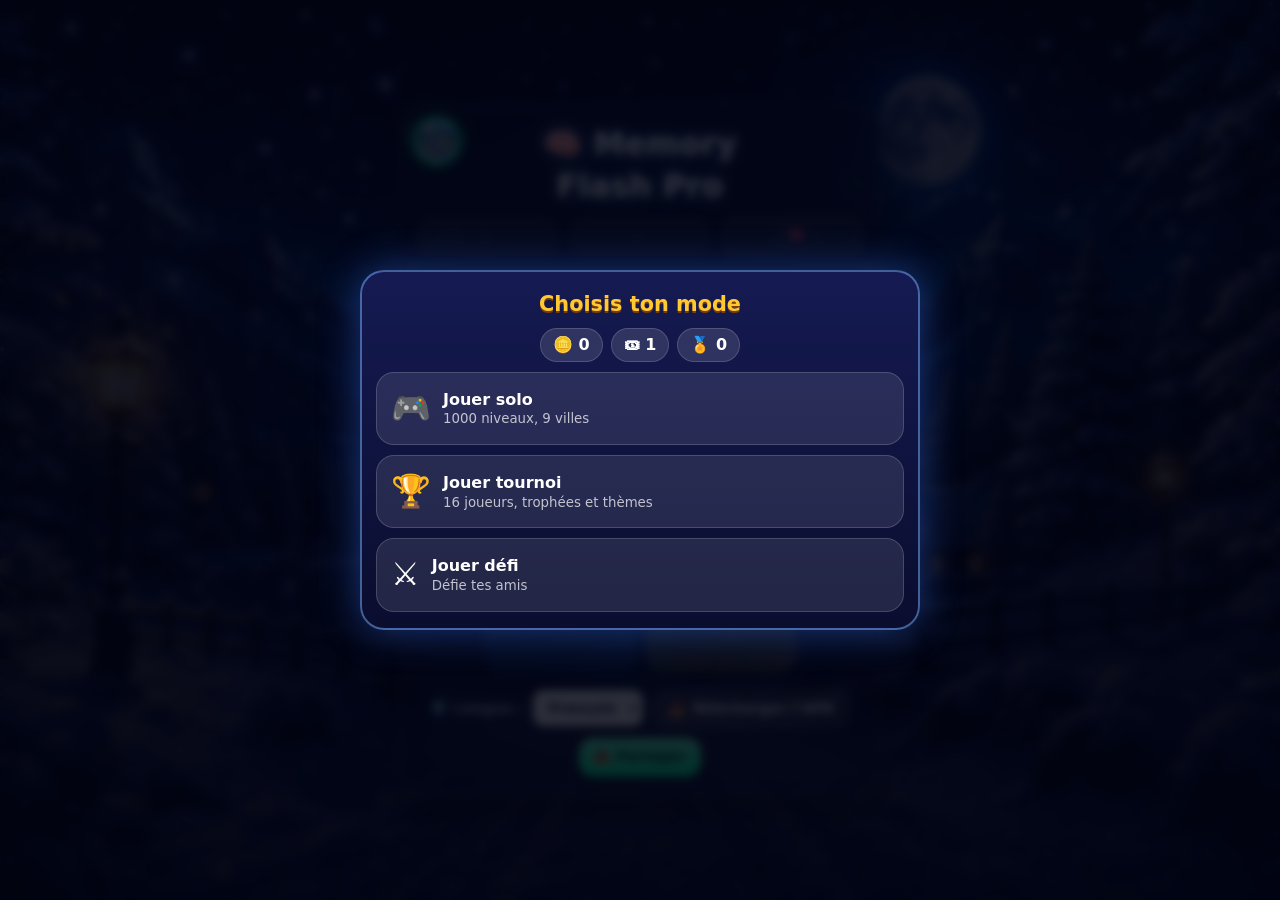
==== index.html @ 40b0727a "Add files via upload" ====
<!DOCTYPE html>
<html lang="fr">

<head>

  <meta charset="UTF-8">

  <meta
    name="viewport"
    content="width=device-width, initial-scale=1.0"
  >

  <!-- =========================
       SEO
  ========================== -->

  <title>Storybak – Jeu de mémoire et de réflexion en ligne</title>

  <meta
    name="description"
    content="Storybak est un jeu de mémoire et de réflexion en ligne gratuit. Teste ta mémoire, ta concentration et tes réflexes avec des séquences de couleurs."
  >

  <meta
    name="robots"
    content="index, follow"
  >

  <meta
    name="author"
    content="Storybak"
  >

  <meta
    name="application-name"
    content="Storybak"
  >

  <link
    rel="canonical"
    href="https://storybak.vercel.app/"
  >

  <meta
    name="theme-color"
    content="#000000"
  >

  <!-- =========================
       OPEN GRAPH
  ========================== -->

  <meta
    property="og:type"
    content="website"
  >

  <meta
    property="og:title"
    content="Storybak – Jeu de mémoire et de réflexion"
  >

  <meta
    property="og:description"
    content="Teste ta mémoire, ta concentration et tes réflexes avec Storybak, un jeu gratuit de réflexion et de mémoire en ligne."
  >

  <meta
    property="og:url"
    content="https://storybak.vercel.app/"
  >

  <meta
    property="og:site_name"
    content="Storybak"
  >

  <meta
    property="og:locale"
    content="fr_FR"
  >

  <!-- =========================
       TWITTER / X
  ========================== -->

  <meta
    name="twitter:card"
    content="summary"
  >

  <meta
    name="twitter:title"
    content="Storybak – Jeu de mémoire et de réflexion"
  >

  <meta
    name="twitter:description"
    content="Jeu gratuit de mémoire, de réflexion et de concentration en ligne."
  >

  

  <!-- =========================
       CSS
  ========================== -->

  <link
    rel="stylesheet"
    href="style.css"
  >

</head>


<body>

  <!-- =====================================================
       🎮 CONTENEUR PRINCIPAL
  ====================================================== -->

  <div
    class="container"
    id="game"
  >


    <!-- =====================================================
         👤 PHOTO DE PROFIL
    ====================================================== -->

    <div id="profileContainer">

      <img
        id="profilePic"
        src="logo.png"
        alt="Profil"
      >

    </div>


    <!-- =====================================================
         🖼️ PROFIL EN GRAND
    ====================================================== -->

    <div id="profileModal">

      <img
        src="logo.png"
        alt="Profil"
      >

    </div>


    <!-- =====================================================
         📥 TÉLÉCHARGER APK
    ====================================================== -->

    <a
      href="https://storybak.vercel.app/app-release.apk"
      target="_blank"
    >
      <button type="button">
        📥 Télécharger l’APK
      </button>
    </a>


    <!-- =====================================================
         📤 PARTAGER
    ====================================================== -->

    <button
      id="shareBtn"
      type="button"
    >
      📤 Partager
    </button>


    <!-- =====================================================
         📱 MENU PARTAGE
    ====================================================== -->

    <div
      id="shareMenu"
      class="hidden"
    >

      <a
        id="whatsappShare"
        target="_blank"
      >
        📱 WhatsApp
      </a>

      <a
        id="facebookShare"
        target="_blank"
      >
        📘 Facebook
      </a>

    </div>


    <!-- =====================================================
         🧠 TITRE
    ====================================================== -->

    <h1 id="title">
      🧠 Memory Flash Pro
    </h1>


    <!-- =====================================================
         🌍 LANGUE
    ====================================================== -->

    <label id="langLabel">
      🌍 Langue :
    </label>

    <select id="langSelect">

      <option value="fr">
        Français
      </option>

      <option value="en">
        English
      </option>

      <option value="es">
        Español
      </option>

      <option value="de">
        Deutsch
      </option>

      <option value="ar">
        العربية
      </option>

    </select>


    <!-- =====================================================
         📊 INFORMATIONS DU JEU
    ====================================================== -->

    <p>

      <span id="levelLabel">
        Niveau
      </span>

      :

      <span id="level">
        1
      </span>

    </p>


    <p>

      <span id="scoreLabel">
        Score
      </span>

      :

      <span id="score">
        0
      </span>

    </p>


    <p>

      <span id="livesLabel">
        Vies
      </span>

      :

      <span id="lives">
        5
      </span>

    </p>


    <!-- =====================================================
         🎥 BOUTON PUBLICITÉ
    ====================================================== -->

    <button
      id="watchAdBtn"
      type="button"
      style="display:none;"
    >
      🎥 Regarder une pub (+4 vies)
    </button>


    <!-- =====================================================
         💬 MESSAGE
    ====================================================== -->

    <p id="msg">
      Appuie sur START
    </p>


    <!-- =====================================================
         ⏱️ TIMER
    ====================================================== -->

    <p id="timer"></p>


    <!-- =====================================================
         🎨 4 CARRÉS DE SÉQUENCE
    ====================================================== -->

    <div
      id="flashGrid"
      class="grid"
    >

      <div
        class="btn red"
        onclick="pick('red')"
      ></div>

      <div
        class="btn green"
        onclick="pick('green')"
      ></div>

      <div
        class="btn blue"
        onclick="pick('blue')"
      ></div>

      <div
        class="btn yellow"
        onclick="pick('yellow')"
      ></div>

    </div>


    <!-- =====================================================
         🎮 BOUTONS JOUEUR
    ====================================================== -->

    <div
      id="answerBox"
      class="hidden"
    >

      <button
        type="button"
        class="answer-btn red"
        onclick="pick('red')"
      >
        <span
          class="color-name"
          data-color="red"
        >
          Rouge
        </span>
      </button>


      <button
        type="button"
        class="answer-btn green"
        onclick="pick('green')"
      >
        <span
          class="color-name"
          data-color="green"
        >
          Vert
        </span>
      </button>


      <button
        type="button"
        class="answer-btn blue"
        onclick="pick('blue')"
      >
        <span
          class="color-name"
          data-color="blue"
        >
          Bleu
        </span>
      </button>


      <button
        type="button"
        class="answer-btn yellow"
        onclick="pick('yellow')"
      >
        <span
          class="color-name"
          data-color="yellow"
        >
          Jaune
        </span>
      </button>

    </div>


    <!-- =====================================================
         ⭐ START
    ====================================================== -->

    <button
      id="star"
      type="button"
    >

      <span id="startText">
        ⭐ Commencer
      </span>

    </button>


  </div>


  <!-- =====================================================
       🔊 SONS
  ====================================================== -->

  <audio
    id="clickSound"
    src="click.mp3"
  ></audio>

  <audio
    id="winSound"
    src="win.mp3"
  ></audio>

  <audio
    id="failSound"
    src="fail.mp3"
  ></audio>


  <!-- =====================================================
       📢 GOOGLE ADSENSE
  ====================================================== -->

  <script
    async
    src="https://pagead2.googlesyndication.com/pagead/js/adsbygoogle.js?client=ca-pub-2187273428222373"
    crossorigin="anonymous"
  ></script>


  <!-- =====================================================
       🎮 JAVASCRIPT DU JEU
  ====================================================== -->

  <script src="script.js"></script>
  <script src="solo.js"></script>
  <script src="tournoi.js"></script>
  <script src="defi.js"></script>


  <!-- =====================================================
       📊 VERCEL INSIGHTS
  ====================================================== -->

  <script
    defer
    src="/_vercel/insights/script.js"
  ></script>


</body>

</html>
---- style.css ----
/* =========================================================
   STORYBAK — Memory Flash Pro
   style.css (version complète)
   Compatible avec l'index.html et le script.js actuels.

   SOMMAIRE
   01. Variables
   02. Reset + fond
   03. Carte principale (.container) + ordre d'affichage
   04. Titre, stats, message, minuteur
   05. Les 4 carrés de la séquence (.grid .btn)
   06. Les 4 boutons joueur (#answerBox)
   07. Boutons (Commencer, pub, partager, APK, langue)
   08. Profil
   09. Carte des villes (verrouillées / débloquées), bouton Carte, message
   10. Animations
   11. Petits écrans, écrans bas, accessibilité
========================================================= */


/* =========================================================
   01. VARIABLES
========================================================= */

:root {
  --red: #ff2020;
  --green: #00e676;
  --blue: #168cff;
  --yellow: #ffd600;

  --gold: #ffc933;
  --gold-2: #ff9a1f;
  --mint: #00ff99;

  --ink: #070a1f;
  --glass: rgba(8, 12, 38, 0.66);
  --glass-strong: rgba(8, 12, 38, 0.88);
  --line: rgba(255, 255, 255, 0.16);
  --text: #ffffff;
  --muted: rgba(255, 255, 255, 0.72);

  /* taille des carrés : s'adapte à la largeur ET à la hauteur de l'écran */
  --sq: clamp(84px, min(36vw, 19vh), 150px);

  --safe-t: env(safe-area-inset-top, 0px);
  --safe-b: env(safe-area-inset-bottom, 0px);
  --safe-l: env(safe-area-inset-left, 0px);
  --safe-r: env(safe-area-inset-right, 0px);
}


/* =========================================================
   02. RESET + FOND
========================================================= */

*,
*::before,
*::after {
  margin: 0;
  padding: 0;
  box-sizing: border-box;
}

html {
  -webkit-text-size-adjust: 100%;
}

body {
  font-family: system-ui, -apple-system, "Segoe UI", Roboto, "Helvetica Neue", Arial, "Noto Sans", "Noto Sans Arabic", sans-serif;
  color: var(--text);
  text-align: center;
  line-height: 1.35;

  /* le script remplace l'image selon le niveau ; celle-ci est le secours */
  background-color: #050818;
  background-image: url("ville1.png");
  background-size: cover;
  background-position: center;
  background-attachment: fixed;
  background-repeat: no-repeat;

  min-height: 100vh;
  min-height: 100dvh;
  display: flex;
  justify-content: center;
  align-items: center;

  padding: calc(var(--safe-t) + 12px) calc(var(--safe-r) + 12px) calc(var(--safe-b) + 12px) calc(var(--safe-l) + 12px);

  -webkit-tap-highlight-color: transparent;
  touch-action: manipulation;
  -webkit-user-select: none;
  user-select: none;
  overflow-x: hidden;
}

/* voile sombre pour que le texte reste lisible sur toutes les villes */
body::before {
  content: "";
  position: fixed;
  inset: 0;
  z-index: -1;
  pointer-events: none;
  background:
    radial-gradient(ellipse at 50% 35%, rgba(0, 0, 0, 0) 0%, rgba(0, 0, 8, 0.55) 100%),
    linear-gradient(180deg, rgba(0, 0, 10, 0.25), rgba(0, 0, 10, 0.5));
}

.hidden {
  display: none !important;
}

img {
  max-width: 100%;
}


/* =========================================================
   03. CARTE PRINCIPALE + ORDRE D'AFFICHAGE
   Le jeu est tout en haut ; langue, partage et APK sont en bas.
========================================================= */

.container {
  position: relative;
  width: 100%;
  max-width: 480px;
  margin: auto;
  padding: 18px 16px 20px;

  display: flex;
  flex-wrap: wrap;
  justify-content: center;
  align-items: center;
  gap: 10px;

  background: linear-gradient(180deg, var(--glass), rgba(8, 12, 38, 0.5));
  border: 1px solid var(--line);
  border-radius: 26px;
  box-shadow: 0 18px 50px rgba(0, 0, 0, 0.55), inset 0 1px 0 rgba(255, 255, 255, 0.12);
  -webkit-backdrop-filter: blur(7px);
  backdrop-filter: blur(7px);
}

/* chaque élément prend toute la ligne, sauf exceptions plus bas */
.container > * {
  flex: 0 0 100%;
  max-width: 100%;
}

/* ordre visuel */
#title { order: 1; }
.container > p:nth-of-type(-n+3) { order: 2; }
#watchAdBtn { order: 3; }
#msg { order: 4; }
#timer { order: 5; }
#flashGrid { order: 6; }
#answerBox { order: 7; }
#star { order: 8; }
#langLabel, #langSelect { order: 9; }
.container > a, #shareBtn { order: 10; }
#shareMenu { order: 11; }


/* =========================================================
   04. TITRE, STATS, MESSAGE, MINUTEUR
========================================================= */

#title {
  font-size: clamp(1.3rem, 6vw, 1.95rem);
  font-weight: 900;
  letter-spacing: 0.3px;
  padding-inline: 58px; /* laisse la place à la photo de profil */
  text-wrap: balance;
  text-shadow: 0 2px 0 rgba(0, 0, 0, 0.45), 0 0 18px rgba(80, 160, 255, 0.85);
}

/* Niveau / Score / Vies : trois pastilles sur une ligne */
.container > p:nth-of-type(-n+3) {
  flex: 1 1 28%;
  min-width: 0;
  padding: 7px 6px;
  border-radius: 14px;
  background: rgba(255, 255, 255, 0.09);
  border: 1px solid var(--line);
  font-size: 0.82rem;
  color: var(--muted);
  white-space: nowrap;
  overflow: hidden;
  text-overflow: ellipsis;
}

#level,
#score,
#lives {
  display: inline-block;
  font-size: 1.1rem;
  font-weight: 900;
  color: var(--gold);
  font-variant-numeric: tabular-nums;
}

#lives::before {
  content: "♥ ";
  color: #ff4d6d;
}

#msg {
  min-height: 2.6em;
  display: flex;
  align-items: center;
  justify-content: center;
  padding: 6px 12px;
  border-radius: 14px;
  background: rgba(0, 0, 0, 0.28);
  font-size: 1.02rem;
  font-weight: 800;
  text-shadow: 0 2px 4px rgba(0, 0, 0, 0.7);
}

#timer {
  min-height: 1.5em;
  font-size: 1.05rem;
  font-weight: 800;
  color: #7dffb2;
  font-variant-numeric: tabular-nums;
  text-shadow: 0 2px 4px rgba(0, 0, 0, 0.7);
}

#questionText {
  position: absolute;
  opacity: 0;
  pointer-events: none;
}


/* =========================================================
   05. LES 4 CARRÉS DE LA SÉQUENCE
   Au repos : carrés sombres visibles (comme un plateau de Simon).
   Pendant la séquence : le carré .active s'allume.
========================================================= */

.grid {
  display: grid;
  grid-template-columns: repeat(2, var(--sq));
  justify-content: center;
  gap: 12px;
  margin: 6px 0;
}

.grid .btn {
  --btn-color: #ffffff;

  position: relative;
  width: var(--sq);
  height: var(--sq);
  display: grid;
  place-items: center;
  border: none;
  border-radius: 18px;
  cursor: pointer;

  /* éteint */
  opacity: 0.2;
  visibility: visible;
  filter: saturate(0.7);
  transform: scale(1);
  box-shadow: inset 0 0 0 2px rgba(255, 255, 255, 0.12);

  transition: opacity 0.18s ease, transform 0.18s ease, box-shadow 0.18s ease, filter 0.18s ease;
}

.grid .btn.red    { --btn-color: var(--red);    background: var(--red); }
.grid .btn.green  { --btn-color: var(--green);  background: var(--green); }
.grid .btn.blue   { --btn-color: var(--blue);   background: var(--blue); }
.grid .btn.yellow { --btn-color: var(--yellow); background: var(--yellow); }

/* symbole (aide les personnes daltoniennes : on reconnaît la forme, pas seulement la couleur) */
.grid .btn::before {
  font-size: calc(var(--sq) * 0.42);
  line-height: 1;
  font-weight: 900;
  color: #fff;
  text-shadow: 0 2px 6px rgba(0, 0, 0, 0.35);
  pointer-events: none;
}

.grid .btn.red::before    { content: "●"; }
.grid .btn.green::before  { content: "▲"; color: #07331d; text-shadow: none; }
.grid .btn.blue::before   { content: "■"; }
.grid .btn.yellow::before { content: "★"; color: #4a3b00; text-shadow: none; }

/* allumé pendant la séquence */
.grid .btn.active {
  opacity: 1;
  filter: brightness(1.25) saturate(1.1);
  transform: scale(1.08);
  box-shadow:
    0 0 0 3px rgba(255, 255, 255, 0.9),
    0 0 26px 4px var(--btn-color),
    0 0 60px 12px var(--btn-color);
}

/* mode joueur (conservé pour le script) */
.grid.player-mode .btn {
  opacity: 1;
  filter: none;
  transform: scale(1);
  box-shadow: 0 0 16px var(--btn-color);
}

.grid.player-mode .btn:hover  { filter: brightness(1.15); }
.grid.player-mode .btn:active { transform: scale(0.97); }


/* =========================================================
   06. LES 4 BOUTONS JOUEUR (#answerBox)
   Toujours sur UNE ligne, avec le symbole + le nom.
========================================================= */

#answerBox {
  display: flex;
  flex-wrap: nowrap;
  justify-content: center;
  align-items: stretch;
  gap: 8px;
  width: 100%;
  margin-top: 4px;
}

#answerBox .answer-btn {
  --c: #fff;
  --on: #fff;

  flex: 1 1 0;
  min-width: 0;
  height: 74px;
  margin: 0;
  padding: 4px 2px;

  display: flex;
  flex-direction: column;
  align-items: center;
  justify-content: center;
  gap: 2px;

  border: none;
  border-radius: 16px;
  cursor: pointer;
  background: var(--c);
  color: var(--on);
  box-shadow: 0 5px 0 rgba(0, 0, 0, 0.35), 0 0 16px var(--c);

  transition: transform 0.12s ease, filter 0.12s ease, box-shadow 0.12s ease;
}

#answerBox .answer-btn.red    { --c: var(--red);    --on: #fff; }
#answerBox .answer-btn.green  { --c: var(--green);  --on: #06331c; }
#answerBox .answer-btn.blue   { --c: var(--blue);   --on: #fff; }
#answerBox .answer-btn.yellow { --c: var(--yellow); --on: #3f3200; }

#answerBox .answer-btn::before {
  font-size: 1.5rem;
  line-height: 1;
  font-weight: 900;
  pointer-events: none;
}

#answerBox .answer-btn.red::before    { content: "●"; }
#answerBox .answer-btn.green::before  { content: "▲"; }
#answerBox .answer-btn.blue::before   { content: "■"; }
#answerBox .answer-btn.yellow::before { content: "★"; }

#answerBox .color-name {
  color: inherit;
  font-size: 0.82rem;
  font-weight: 800;
  white-space: nowrap;
  pointer-events: none;
}

#answerBox .answer-btn:hover  { filter: brightness(1.12); transform: translateY(-2px); }
#answerBox .answer-btn:active { transform: translateY(3px); box-shadow: 0 2px 0 rgba(0, 0, 0, 0.35), 0 0 22px var(--c); filter: brightness(1.25); }


/* =========================================================
   07. BOUTONS
========================================================= */

button {
  font-family: inherit;
  font-size: 1rem;
  font-weight: 800;
  cursor: pointer;
  border: none;
  border-radius: 14px;
  padding: 11px 16px;
  margin: 0;
  color: #0b1030;
  background: #fff;
  transition: transform 0.12s ease, filter 0.12s ease, box-shadow 0.12s ease;
}

button:active {
  transform: translateY(2px) scale(0.98);
}

button:focus-visible,
select:focus-visible,
a:focus-visible,
#profilePic:focus-visible {
  outline: 3px solid #fff;
  outline-offset: 2px;
}

button:disabled {
  opacity: 0.55;
  cursor: not-allowed;
}

/* ⭐ COMMENCER */
#star {
  width: 100%;
  padding: 15px max(20px, calc((100% - 340px) / 2));
  font-size: 1.3rem;
  border-radius: 18px;
  color: #3a1c00;
  background: linear-gradient(180deg, #ffd84d, var(--gold-2));
  box-shadow: 0 6px 0 #a8560c, 0 0 26px rgba(255, 190, 60, 0.55);
}

#star:active {
  box-shadow: 0 2px 0 #a8560c, 0 0 20px rgba(255, 190, 60, 0.5);
  transform: translateY(4px);
}

#star:hover {
  filter: brightness(1.06);
}

/* 🎥 PUB (affichée par le script quand il n'y a plus de vies) */
#watchAdBtn {
  display: none;
  width: 100%;
  padding: 13px max(18px, calc((100% - 340px) / 2));
  color: #1a1200;
  background: linear-gradient(180deg, #fff09a, var(--gold));
  box-shadow: 0 5px 0 #a87a00, 0 0 22px rgba(255, 201, 51, 0.5);
  animation: pulse 1.4s ease-in-out infinite;
}

/* 🌍 LANGUE */
#langLabel,
#langSelect {
  flex: 0 0 auto;
  width: auto;
  font-size: 0.9rem;
  font-weight: 700;
  color: var(--muted);
}

#langSelect {
  padding: 8px 10px;
  border-radius: 10px;
  border: 1px solid var(--line);
  background: rgba(255, 255, 255, 0.92);
  color: #0b1030;
  font-family: inherit;
  cursor: pointer;
}

/* 🔗 LIENS (APK) */
.container > a {
  flex: 0 0 auto;
  display: inline-block;
  text-decoration: none;
}

.container > a button {
  background: rgba(255, 255, 255, 0.12);
  color: #fff;
  border: 1px solid var(--line);
  font-size: 0.9rem;
  padding: 10px 14px;
}

/* 📤 PARTAGER */
#shareBtn {
  flex: 0 0 auto;
  font-size: 0.9rem;
  padding: 10px 14px;
  color: #04301f;
  background: linear-gradient(180deg, #66ffc2, var(--mint));
  box-shadow: 0 3px 0 #00995c;
}

#shareMenu {
  display: flex;
  flex-direction: row;
  flex-wrap: wrap;
  justify-content: center;
  gap: 10px;
}

#shareMenu.hidden {
  display: none !important;
}

#shareMenu a {
  display: inline-block;
  padding: 10px 16px;
  border-radius: 12px;
  background: #fff;
  color: #0b1030;
  font-weight: 800;
  font-size: 0.92rem;
  text-decoration: none;
}


/* =========================================================
   08. PROFIL
========================================================= */

#profileContainer {
  position: absolute;
  top: 12px;
  inset-inline-start: 12px;
  z-index: 50;
}

#profilePic {
  display: block;
  width: 48px;
  height: 48px;
  border-radius: 50%;
  object-fit: cover;
  border: 3px solid var(--mint);
  box-shadow: 0 0 14px rgba(0, 255, 153, 0.55);
  cursor: pointer;
}

#profileModal {
  display: none;
  position: fixed;
  inset: 0;
  z-index: 9999;
  justify-content: center;
  align-items: center;
  padding: 16px;
  background: rgba(0, 0, 0, 0.94);
}

#profileModal img {
  max-width: 95%;
  max-height: 95%;
  border-radius: 18px;
}


/* =========================================================
   09. SÉLECTEUR DE VILLES
   Prêt pour l'écran « choisir une ville » :
   <div id="cityMenu" class="city-menu hidden">
     <div class="city-panel">
       <h2 class="city-title">…</h2>
       <div class="city-grid">
         <button class="city-card [current] [locked]" style="--img:url(ville2.png)">
           <span class="city-name">Ville 2</span>
           <span class="city-req">Niveau 21</span>
           <span class="lock-badge">🔒</span>
         </button>
       </div>
       <button class="city-close">…</button>
     </div>
   </div>
========================================================= */

.city-menu {
  position: fixed;
  inset: 0;
  z-index: 5000;
  display: flex;
  align-items: center;
  justify-content: center;
  padding: calc(var(--safe-t) + 12px) 12px calc(var(--safe-b) + 12px);
  background: rgba(2, 4, 18, 0.82);
  -webkit-backdrop-filter: blur(5px);
  backdrop-filter: blur(5px);
}

.city-panel {
  width: min(560px, 100%);
  max-height: 100%;
  overflow-y: auto;
  padding: 18px 14px 16px;
  border-radius: 24px;
  background: linear-gradient(180deg, #151a52, #0a0d2e);
  border: 2px solid rgba(120, 180, 255, 0.5);
  box-shadow: 0 0 40px rgba(60, 120, 255, 0.45);
  -webkit-overflow-scrolling: touch;
}

.city-title {
  margin-bottom: 12px;
  font-size: 1.35rem;
  color: var(--gold);
  text-shadow: 0 2px 0 #7a3d0a;
}

.city-grid {
  display: grid;
  grid-template-columns: repeat(auto-fill, minmax(150px, 1fr));
  gap: 10px;
}

.city-card {
  position: relative;
  aspect-ratio: 3 / 2;
  display: flex;
  flex-direction: column;
  justify-content: flex-end;
  align-items: flex-start;
  gap: 1px;
  padding: 8px 10px;
  overflow: hidden;
  text-align: start;
  color: #fff;
  border-radius: 16px;
  border: 2px solid rgba(255, 255, 255, 0.35);
  background-color: #10143a;
  background-image: linear-gradient(180deg, rgba(0, 0, 0, 0) 40%, rgba(0, 0, 12, 0.85)), var(--img, none);
  background-size: cover;
  background-position: center;
  box-shadow: 0 4px 12px rgba(0, 0, 0, 0.45);
}

.city-name {
  font-size: 0.95rem;
  font-weight: 900;
  text-shadow: 0 2px 4px #000;
}

.city-req {
  font-size: 0.74rem;
  font-weight: 700;
  color: rgba(255, 255, 255, 0.85);
  text-shadow: 0 1px 3px #000;
}

.city-card.current {
  border-color: var(--gold);
  box-shadow: 0 0 0 2px rgba(255, 201, 51, 0.5), 0 0 22px rgba(255, 201, 51, 0.55);
}

.city-card.current::after {
  content: "✔";
  position: absolute;
  top: 6px;
  inset-inline-end: 8px;
  width: 24px;
  height: 24px;
  display: grid;
  place-items: center;
  border-radius: 50%;
  background: var(--gold);
  color: #3a1c00;
  font-size: 0.85rem;
  font-weight: 900;
}

/* ville verrouillée : image grisée + cadenas */
.city-card.locked {
  cursor: not-allowed;
  border-color: rgba(255, 255, 255, 0.18);
  filter: grayscale(1) brightness(0.55);
  box-shadow: none;
}

.city-card.locked:active {
  transform: none;
  animation: shake 0.3s;
}

.lock-badge {
  position: absolute;
  top: 50%;
  left: 50%;
  transform: translate(-50%, -62%);
  font-size: 2rem;
  filter: drop-shadow(0 2px 6px rgba(0, 0, 0, 0.8));
}

.city-close {
  margin-top: 14px;
  width: 100%;
  max-width: 280px;
  color: #fff;
  background: rgba(255, 255, 255, 0.14);
  border: 1px solid var(--line);
}


/* bouton « Carte » (créé par le script) */
#mapBtn {
  order: 8;
  flex: 0 0 auto;
  padding: 10px 18px;
  color: #fff;
  background: rgba(70, 130, 255, 0.3);
  border: 1px solid rgba(150, 195, 255, 0.6);
  box-shadow: 0 3px 0 rgba(0, 0, 0, 0.35);
}

/* message temporaire (ville débloquée, ville verrouillée…) */
.toast {
  position: fixed;
  left: 50%;
  bottom: calc(var(--safe-b) + 28px);
  z-index: 6000;
  max-width: min(92vw, 420px);
  padding: 11px 18px;
  border-radius: 14px;
  background: rgba(10, 12, 40, 0.94);
  border: 2px solid var(--gold);
  color: #fff;
  font-weight: 800;
  font-size: 0.95rem;
  pointer-events: none;
  opacity: 0;
  transform: translate(-50%, 16px);
  transition: opacity 0.25s ease, transform 0.25s ease;
}

.toast.show {
  opacity: 1;
  transform: translate(-50%, 0);
}


/* =========================================================
   10. ANIMATIONS
========================================================= */

.flash {
  animation: flash 0.2s;
}

@keyframes flash {
  0%   { background: #fff; }
  100% { background: #111; }
}

@keyframes pulse {
  0%, 100% { transform: scale(1); }
  50%      { transform: scale(1.04); }
}

@keyframes shake {
  0%, 100% { transform: translateX(0); }
  25%      { transform: translateX(-5px); }
  75%      { transform: translateX(5px); }
}

/* écran d'accueil (si tu l'ajoutes à la page) */
#welcomeImage {
  position: fixed;
  inset: 0;
  z-index: 9999;
  display: flex;
  justify-content: center;
  align-items: center;
  background: #000;
  animation: hideSplash 5s forwards;
}

#welcomeImage img {
  width: 80%;
  max-width: 300px;
  border-radius: 20px;
}

@keyframes hideSplash {
  0%, 90% { opacity: 1; }
  100%    { opacity: 0; visibility: hidden; }
}


/* =========================================================
   11. PETITS ÉCRANS, ÉCRANS BAS, ACCESSIBILITÉ
========================================================= */

@media (max-width: 420px) {
  .container {
    padding: 14px 10px 16px;
    gap: 8px;
    border-radius: 22px;
  }

  .grid { gap: 10px; }

  #answerBox { gap: 6px; }
  #answerBox .answer-btn { height: 68px; border-radius: 14px; }
  #answerBox .answer-btn::before { font-size: 1.3rem; }
  #answerBox .color-name { font-size: 0.74rem; }
}

@media (max-width: 340px) {
  #title { font-size: 1.15rem; padding-inline: 52px; }
  #answerBox .color-name { font-size: 0.66rem; }
  .container > p:nth-of-type(-n+3) { font-size: 0.74rem; }
}

/* téléphone en mode paysage : on compacte tout pour que le jeu tienne à l'écran */
@media (max-height: 520px) {
  body { align-items: flex-start; padding-block: 6px; }

  :root { --sq: clamp(60px, 21vh, 100px); }

  .container { max-width: 560px; padding: 8px 12px 10px; gap: 5px; border-radius: 20px; }

  #title { font-size: 1.05rem; padding-inline: 44px; line-height: 1.15; }

  .container > p:nth-of-type(-n+3) { padding: 3px 6px; font-size: 0.74rem; border-radius: 10px; }
  #level, #score, #lives { font-size: 0.95rem; }

  #msg { min-height: 1.8em; font-size: 0.88rem; padding: 2px 10px; border-radius: 10px; }
  #timer { min-height: 1.15em; font-size: 0.9rem; }

  .grid { gap: 8px; margin: 2px 0; }

  #answerBox { margin-top: 0; }
  #answerBox .answer-btn { height: 52px; flex-direction: row; gap: 6px; }
  #answerBox .answer-btn::before { font-size: 1.1rem; }

  #star { padding-block: 9px; font-size: 1.05rem; border-radius: 14px; }

  #profileContainer { top: 6px; inset-inline-start: 8px; }
  #profilePic { width: 32px; height: 32px; border-width: 2px; }
}

/* si le navigateur ne sait pas flouter : fond plus opaque */
@supports not ((backdrop-filter: blur(1px)) or (-webkit-backdrop-filter: blur(1px))) {
  .container { background: var(--glass-strong); }
  .city-menu { background: rgba(2, 4, 18, 0.95); }
}

/* langues qui s'écrivent de droite à gauche (arabe) */
[dir="rtl"] #answerBox,
[dir="rtl"] .grid {
  direction: ltr; /* l'ordre des couleurs ne doit jamais s'inverser */
}

/* respect des réglages « réduire les animations » */
@media (prefers-reduced-motion: reduce) {
  *,
  *::before,
  *::after {
    animation: none !important;
    transition: none !important;
  }
}


/* =========================================================
   10. MODES : fenêtres (overlay/sheet), menu des modes, tournoi
========================================================= */

.overlay {
  position: fixed; inset: 0; z-index: 5000;
  display: flex; align-items: center; justify-content: center;
  padding: calc(var(--safe-t) + 12px) 12px calc(var(--safe-b) + 12px);
  background: rgba(2, 4, 18, 0.82);
  -webkit-backdrop-filter: blur(5px); backdrop-filter: blur(5px);
}
.overlay.hidden { display: none; }

.sheet {
  width: min(560px, 100%); max-height: 100%; overflow-y: auto;
  padding: 18px 14px 16px; border-radius: 24px;
  background: linear-gradient(180deg, #151a52, #0a0d2e);
  border: 2px solid rgba(120, 180, 255, 0.5);
  box-shadow: 0 0 40px rgba(60, 120, 255, 0.45);
  -webkit-overflow-scrolling: touch;
  display: flex; flex-direction: column; gap: 10px;
}
.sheet-title { font-size: 1.3rem; color: var(--gold); text-shadow: 0 2px 0 #7a3d0a; }
.sheet-text { color: var(--muted); }
.sheet-close, .sheet-foot button { cursor: pointer; }
.sheet-close {
  align-self: center; margin-top: 4px; padding: 10px 22px; border-radius: 999px;
  color: #fff; background: rgba(255,255,255,.14); border: 1px solid var(--line); font-weight: 800;
}
.sheet-foot { display: flex; flex-wrap: wrap; gap: 8px; justify-content: center; margin-top: 4px; }
.sheet .city-grid { margin-top: 2px; }

.chips { display: flex; gap: 8px; justify-content: center; flex-wrap: wrap; }
.chip { padding: 5px 12px; border-radius: 999px; font-weight: 800; background: rgba(255,255,255,.12); border: 1px solid var(--line); }

/* boutons des fenêtres */
.sheet button, #modesBtn { font: inherit; cursor: pointer; }
.btn-main, .btn-soft, .btn-ok {
  padding: 10px 16px; border-radius: 14px; font-weight: 900; color: #fff; border: 1px solid transparent;
}
.btn-main { color: #3a1d00; background: linear-gradient(180deg, var(--gold), var(--gold-2)); box-shadow: 0 3px 0 #7a3d0a; }
.btn-soft { background: rgba(255,255,255,.14); border-color: var(--line); }
.btn-ok { background: rgba(0, 230, 118, .3); border-color: rgba(0,230,118,.7); }
.sheet button:disabled { opacity: .45; cursor: default; filter: grayscale(.5); }

/* menu des modes */
.mode-list { display: flex; flex-direction: column; gap: 10px; }
.mode-card {
  position: relative; display: flex; align-items: center; gap: 12px; padding: 14px;
  text-align: start; color: #fff; border-radius: 18px;
  background: rgba(255,255,255,.1); border: 1px solid var(--line);
}
.mode-card:active { transform: scale(.98); }
.mode-card.soon { opacity: .55; }
.mode-icon { font-size: 2rem; }
.mode-text { display: flex; flex-direction: column; flex: 1; }
.mode-text small { color: var(--muted); }
.soon-badge { position: absolute; top: 8px; inset-inline-end: 10px; font-size: .7rem; padding: 2px 8px; border-radius: 999px; background: var(--gold); color: #3a1d00; font-weight: 900; }

#modesBtn {
  order: 9; flex: 0 0 auto; padding: 10px 18px; color: #fff;
  background: rgba(255,255,255,.14); border: 1px solid var(--line); box-shadow: 0 3px 0 rgba(0,0,0,.35);
}

/* tournoi : lobby */
.banner-card { display: flex; flex-direction: column; gap: 8px; padding: 12px; border-radius: 16px; background: rgba(255, 201, 51, .16); border: 1px solid rgba(255,201,51,.6); }
.ticket-row { display: flex; flex-direction: column; gap: 6px; }
.tier-card { display: flex; flex-direction: column; gap: 6px; padding: 12px; border-radius: 16px; background: rgba(255,255,255,.08); border: 1px solid var(--line); text-align: start; }
.tier-card.locked { opacity: .6; }
.tier-head { display: flex; justify-content: space-between; align-items: center; font-size: 1.05rem; }
.tier-cost { padding: 2px 10px; border-radius: 999px; background: rgba(255,255,255,.14); font-weight: 800; }
.tier-info, .stats-line { color: var(--muted); }

/* tournoi : tableau */
.next-box { display: flex; flex-direction: column; gap: 2px; padding: 10px; border-radius: 14px; background: rgba(22,140,255,.2); border: 1px solid rgba(120,180,255,.6); }
.bracket { display: flex; flex-direction: column; gap: 4px; max-height: 42vh; overflow-y: auto; padding-inline-end: 2px; }
.round-title { margin-top: 6px; text-align: start; font-size: .8rem; letter-spacing: .06em; text-transform: uppercase; color: var(--gold); }
.mline { display: grid; grid-template-columns: 1fr auto 1fr; gap: 8px; align-items: center; padding: 6px 10px; border-radius: 10px; background: rgba(255,255,255,.06); font-size: .9rem; }
.mline.mine { background: rgba(255, 201, 51, .16); outline: 1px solid rgba(255,201,51,.6); }
.mline .mn:first-child { text-align: start; } .mline .mn:last-child { text-align: end; }
.mn { opacity: .75; } .mn.win { opacity: 1; font-weight: 900; color: var(--mint); } .mn.me { text-decoration: underline; }
.ms { font-weight: 900; min-width: 3ch; }

/* tournoi : fin et trophées */
.rewards { display: flex; flex-direction: column; gap: 4px; padding: 10px; border-radius: 14px; background: rgba(0,230,118,.14); border: 1px solid rgba(0,230,118,.5); }
.reward { font-weight: 800; }
.trophy-row { display: flex; gap: 10px; justify-content: center; }
.trophy { display: flex; flex-direction: column; align-items: center; padding: 10px 16px; border-radius: 14px; background: rgba(255,255,255,.08); }
.trophy-icon { font-size: 2rem; }
.theme-list { display: flex; flex-direction: column; gap: 8px; }
.theme-row { display: flex; align-items: center; gap: 10px; padding: 8px 10px; border-radius: 14px; background: rgba(255,255,255,.08); border: 1px solid var(--line); }
.theme-row.using { border-color: var(--mint); }
.theme-row b { flex: 1; text-align: start; }
.theme-swatch { display: flex; gap: 3px; }
.theme-swatch i { width: 16px; height: 16px; border-radius: 4px; display: block; }
.theme-swatch i.red { background: var(--red); } .theme-swatch i.green { background: var(--green); }
.theme-swatch i.blue { background: var(--blue); } .theme-swatch i.yellow { background: var(--yellow); }
.theme-neon .theme-swatch i { filter: saturate(1.8) brightness(1.15); box-shadow: 0 0 6px currentColor; }
.theme-crystal .theme-swatch i { opacity: .75; border: 1px solid #fff; }
.theme-gold .theme-swatch i { box-shadow: inset 0 0 0 2px #ffc933; }
.theme-hint { color: var(--muted); }

/* thèmes appliqués au plateau */
body.theme-neon .grid .btn, body.theme-neon .answer-btn { filter: saturate(1.6) brightness(1.1); box-shadow: 0 0 14px var(--btn-color, #fff); }
body.theme-crystal .grid .btn { opacity: .9; border: 2px solid rgba(255,255,255,.7); }
body.theme-gold .grid .btn { border: 3px solid var(--gold); box-shadow: 0 0 12px rgba(255,201,51,.7); }

/* barre de l'adversaire */
.duel { order: 4; width: min(340px, 90%); margin: 0 auto; }
.duel.hidden { display: none; }
.duel-row { display: flex; flex-direction: column; gap: 4px; font-size: .85rem; font-weight: 800; }
.duel-track { height: 10px; border-radius: 999px; overflow: hidden; background: rgba(255,255,255,.18); }
.duel-track i { display: block; height: 100%; width: 0; background: linear-gradient(90deg, var(--blue), var(--mint)); }
.duel-track i.fail { background: var(--red); }

/* en mode tournoi : pas de bouton Carte */
body[data-mode="tournoi"] #mapBtn { display: none; }

/* défi */
.name-input {
  width: 100%; padding: 12px 14px; border-radius: 14px; font: inherit; font-weight: 800; text-align: center;
  color: #fff; background: rgba(255,255,255,.1); border: 1px solid var(--line);
}
.name-input:focus { outline: 2px solid var(--gold); }
.link-box { font-size: .75rem; font-weight: 600; }
.link-btn { display: block; text-decoration: none; text-align: center; }
.versus { display: grid; grid-template-columns: 1fr 2rem 1fr; gap: 6px; align-items: center; padding: 10px; border-radius: 14px; background: rgba(255,255,255,.08); }
.versus .ok { color: var(--mint); font-weight: 800; } .versus .ko { color: #ff7a7a; font-weight: 800; }
.versus .rn { opacity: .6; font-size: .8rem; } .versus small { color: var(--muted); }
.hist-row { width: 100%; }
body[data-mode="defi"] #mapBtn { display: none; }

/* choix Facile / Difficile */
.diff-row { display: flex; align-items: center; gap: 8px; justify-content: center; flex-wrap: wrap; }
.diff-row b { margin-inline-end: 4px; }
.diff-row button { min-width: 96px; }
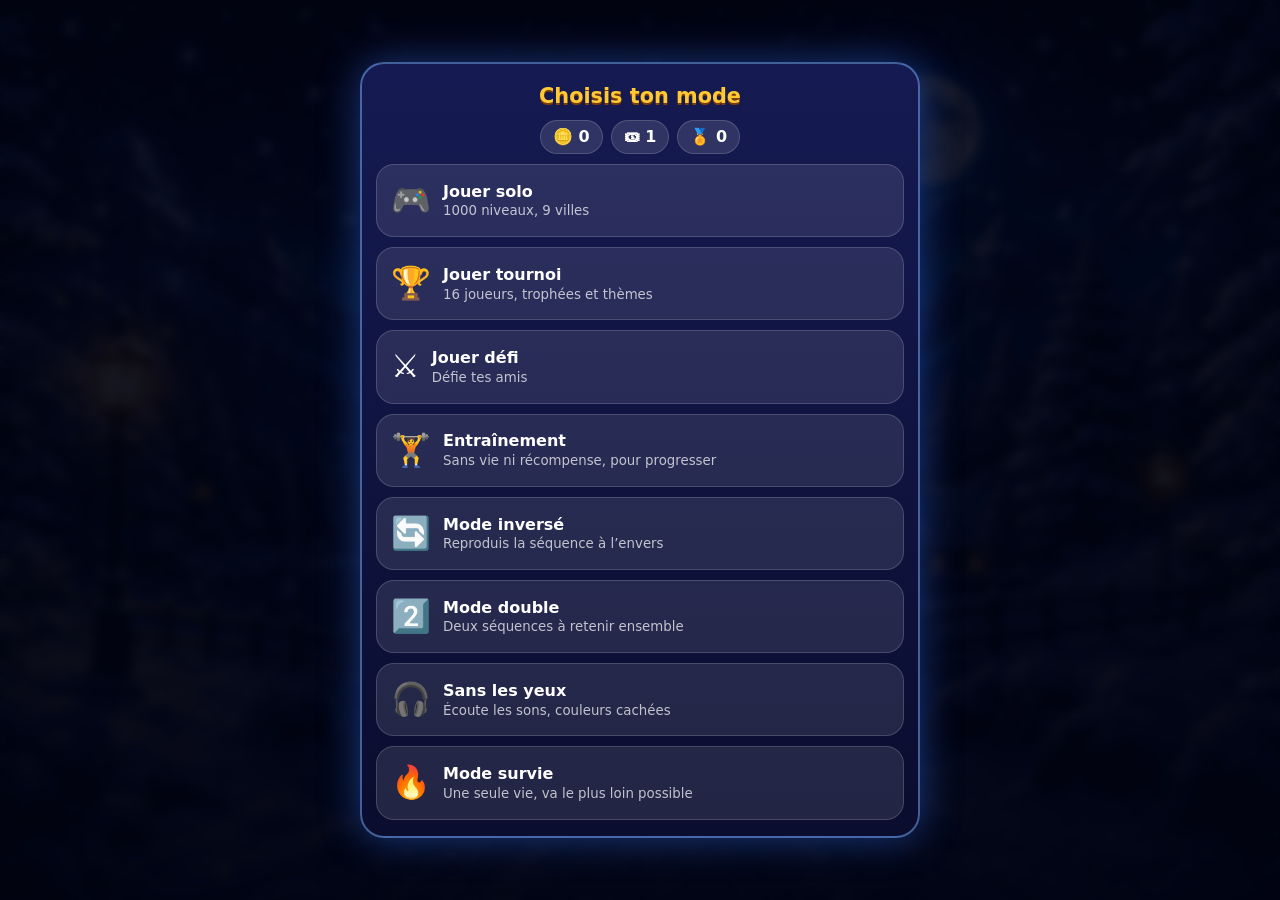
==== commit a01bee11: "Add files via upload" ====
--- a/index.html
+++ b/index.html
@@ -133,7 +133,7 @@
 
       <img
         id="profilePic"
-        src="logo.png"
+        src="file_0000000097a881f48f3a71f96f908dc0.png"
         alt="Profil"
       >
 
@@ -147,7 +147,7 @@
     <div id="profileModal">
 
       <img
-        src="logo.png"
+        src="file_0000000097a881f48f3a71f96f908dc0.png"
         alt="Profil"
       >
 
@@ -480,9 +480,15 @@
   ====================================================== -->
 
   <script src="script.js"></script>
+  <script src="arcade.js"></script>
   <script src="solo.js"></script>
   <script src="tournoi.js"></script>
   <script src="defi.js"></script>
+  <script src="entrainement.js"></script>
+  <script src="inverse.js"></script>
+  <script src="double.js"></script>
+  <script src="sansyeux.js"></script>
+  <script src="survie.js"></script>
 
 
   <!-- =====================================================
--- a/style.css
+++ b/style.css
@@ -997,3 +997,36 @@
 .diff-row { display: flex; align-items: center; gap: 8px; justify-content: center; flex-wrap: wrap; }
 .diff-row b { margin-inline-end: 4px; }
 .diff-row button { min-width: 96px; }
+
+
+/* =========================================================
+   11. MODE « SANS LES YEUX » + TABLEAU DE TOURNOI + RÉSULTATS
+========================================================= */
+
+/* couleurs cachées : seules les formes comptent */
+body.blind .grid .btn { background: #26306e; --btn-color: #fff; }
+body.blind .grid .btn::before { color: #cfd8ff; text-shadow: none; }
+body.blind .grid .btn.active { background: #fff; filter: none; }
+body.blind .grid .btn.active::before { color: #14206b; }
+body.blind #answerBox .answer-btn { --c: #26306e; --on: #fff; }
+
+/* grande fenêtre pour le tableau */
+.sheet-wide { width: min(940px, 100%); }
+.bracket-panel { display: flex; flex-direction: column; gap: 6px; }
+.zoom-bar { display: flex; gap: 6px; justify-content: flex-end; }
+.zoom-bar button { padding: 6px 12px; min-width: 44px; }
+.bracket-wrap { overflow: auto; max-height: 58vh; border-radius: 14px; border: 1px solid var(--line); background: #04061c; -webkit-overflow-scrolling: touch; }
+.bracket-svg { display: block; max-width: none; margin: 0 auto; }
+
+/* score de ton match */
+.scoreboard { display: grid; grid-template-columns: 1fr auto 1fr; align-items: center; gap: 10px; padding: 18px 12px; border-radius: 18px; background: rgba(255,255,255,.08); border: 2px solid var(--line); }
+.scoreboard.won { border-color: rgba(0,230,118,.7); box-shadow: 0 0 24px rgba(0,230,118,.25); }
+.scoreboard.lost { border-color: rgba(255,90,90,.7); box-shadow: 0 0 24px rgba(255,90,90,.2); }
+.sb-name { font-weight: 800; font-size: 1.05rem; word-break: break-word; }
+.sb-score { font-size: 2.4rem; font-weight: 900; color: var(--gold); text-shadow: 0 3px 0 #7a3d0a; }
+
+/* résultats des autres matchs : ils apparaissent un par un */
+.results-list { display: flex; flex-direction: column; gap: 6px; }
+.mline.reveal { opacity: 0; transform: translateY(8px); animation: revealLine .45s ease forwards; }
+@keyframes revealLine { to { opacity: 1; transform: none; } }
+@media (prefers-reduced-motion: reduce) { .mline.reveal { animation-duration: .01s; animation-delay: 0s !important; } }
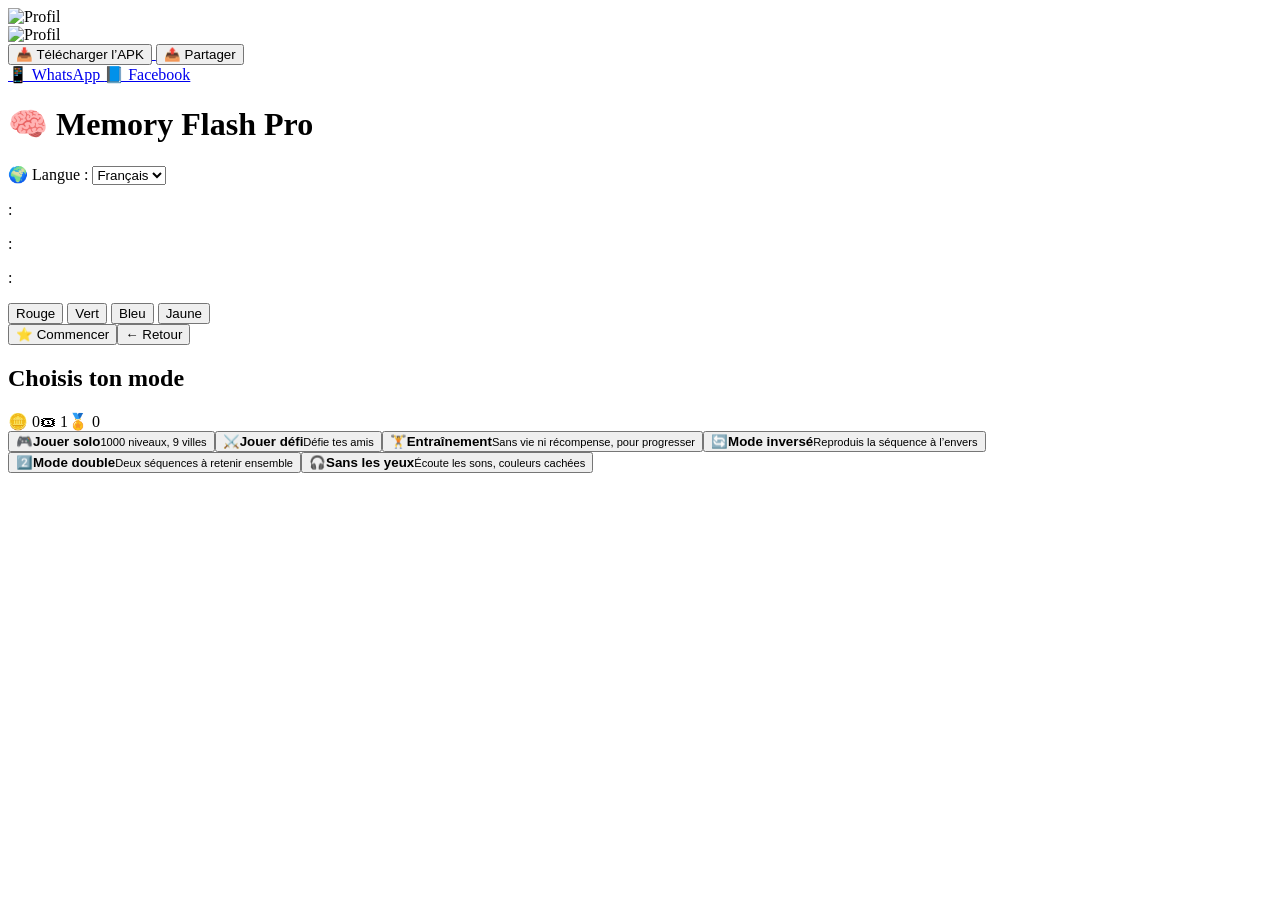
==== commit b5286b8f: "Add files via upload" ====
--- a/index.html
+++ b/index.html
@@ -298,15 +298,15 @@
 
 
     <!-- =====================================================
-         🎥 BOUTON PUBLICITÉ
+         🔄 BOUTON « REJOUER » (solo : plus de vies, gratuit)
     ====================================================== -->
 
     <button
-      id="watchAdBtn"
+      id="refillBtn"
       type="button"
       style="display:none;"
     >
-      🎥 Regarder une pub (+4 vies)
+      🔄 Rejouer
     </button>
 
 
@@ -465,14 +465,36 @@
 
 
   <!-- =====================================================
-       📢 GOOGLE ADSENSE
+       📢 PUBLICITÉS GAMEMONETIZE (SDK officiel, chargé une seule fois)
+       Seule méthode de pub du SDK : sdk.showBanner() = pub vidéo plein écran.
+       La logique (toutes les 3 manches, arrivée, 10 minutes) est dans ads.js.
   ====================================================== -->
 
-  <script
-    async
-    src="https://pagead2.googlesyndication.com/pagead/js/adsbygoogle.js?client=ca-pub-2187273428222373"
-    crossorigin="anonymous"
-  ></script>
+  <script src="ads.js"></script>
+
+  <script type="text/javascript">
+    window.SDK_OPTIONS = {
+      gameId: "vsksh3dtagq8hhuuzck2q44o1wvy0jm6",
+
+      onEvent: function (a) {
+        /* SDK_GAME_PAUSE : pub prête → son coupé, jeu en pause
+           SDK_GAME_START : pub terminée → on reprend, son remis
+           SDK_READY      : le SDK est prêt */
+        if (window.StorybakAds) window.StorybakAds.onSdkEvent(a);
+      }
+    };
+
+    (function (a, b, c) {
+      var d = a.getElementsByTagName(b)[0];
+
+      if (!a.getElementById(c)) {
+        var s = a.createElement(b);
+        s.id = c;
+        s.src = "https://api.gamemonetize.com/sdk.js";
+        d.parentNode.insertBefore(s, d);
+      }
+    })(document, "script", "gamemonetize-sdk");
+  </script>
 
 
   <!-- =====================================================
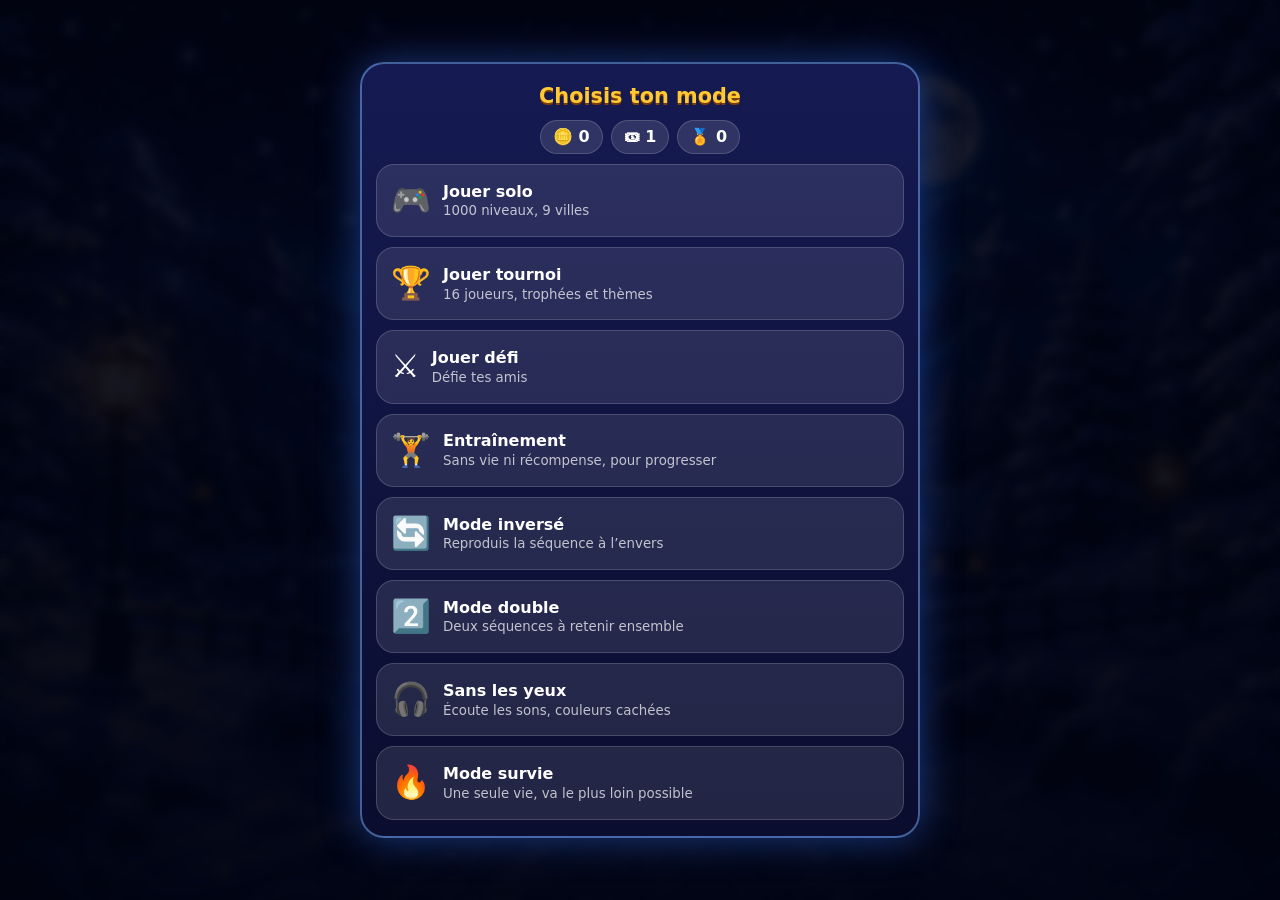
==== commit 342e3525: "Update index.html" ====
--- a/index.html
+++ b/index.html
@@ -133,7 +133,7 @@
 
       <img
         id="profilePic"
-        src="file_0000000097a881f48f3a71f96f908dc0.png"
+        src="logo.png"
         alt="Profil"
       >
 
@@ -147,7 +147,7 @@
     <div id="profileModal">
 
       <img
-        src="file_0000000097a881f48f3a71f96f908dc0.png"
+        src="logo.png"
         alt="Profil"
       >
 
--- a/style.css
+++ b/style.css
@@ -0,0 +1,1032 @@
+/* =========================================================
+   STORYBAK — Memory Flash Pro
+   style.css (version complète)
+   Compatible avec l'index.html et le script.js actuels.
+
+   SOMMAIRE
+   01. Variables
+   02. Reset + fond
+   03. Carte principale (.container) + ordre d'affichage
+   04. Titre, stats, message, minuteur
+   05. Les 4 carrés de la séquence (.grid .btn)
+   06. Les 4 boutons joueur (#answerBox)
+   07. Boutons (Commencer, pub, partager, APK, langue)
+   08. Profil
+   09. Carte des villes (verrouillées / débloquées), bouton Carte, message
+   10. Animations
+   11. Petits écrans, écrans bas, accessibilité
+========================================================= */
+
+
+/* =========================================================
+   01. VARIABLES
+========================================================= */
+
+:root {
+  --red: #ff2020;
+  --green: #00e676;
+  --blue: #168cff;
+  --yellow: #ffd600;
+
+  --gold: #ffc933;
+  --gold-2: #ff9a1f;
+  --mint: #00ff99;
+
+  --ink: #070a1f;
+  --glass: rgba(8, 12, 38, 0.66);
+  --glass-strong: rgba(8, 12, 38, 0.88);
+  --line: rgba(255, 255, 255, 0.16);
+  --text: #ffffff;
+  --muted: rgba(255, 255, 255, 0.72);
+
+  /* taille des carrés : s'adapte à la largeur ET à la hauteur de l'écran */
+  --sq: clamp(84px, min(36vw, 19vh), 150px);
+
+  --safe-t: env(safe-area-inset-top, 0px);
+  --safe-b: env(safe-area-inset-bottom, 0px);
+  --safe-l: env(safe-area-inset-left, 0px);
+  --safe-r: env(safe-area-inset-right, 0px);
+}
+
+
+/* =========================================================
+   02. RESET + FOND
+========================================================= */
+
+*,
+*::before,
+*::after {
+  margin: 0;
+  padding: 0;
+  box-sizing: border-box;
+}
+
+html {
+  -webkit-text-size-adjust: 100%;
+}
+
+body {
+  font-family: system-ui, -apple-system, "Segoe UI", Roboto, "Helvetica Neue", Arial, "Noto Sans", "Noto Sans Arabic", sans-serif;
+  color: var(--text);
+  text-align: center;
+  line-height: 1.35;
+
+  /* le script remplace l'image selon le niveau ; celle-ci est le secours */
+  background-color: #050818;
+  background-image: url("ville1.png");
+  background-size: cover;
+  background-position: center;
+  background-attachment: fixed;
+  background-repeat: no-repeat;
+
+  min-height: 100vh;
+  min-height: 100dvh;
+  display: flex;
+  justify-content: center;
+  align-items: center;
+
+  padding: calc(var(--safe-t) + 12px) calc(var(--safe-r) + 12px) calc(var(--safe-b) + 12px) calc(var(--safe-l) + 12px);
+
+  -webkit-tap-highlight-color: transparent;
+  touch-action: manipulation;
+  -webkit-user-select: none;
+  user-select: none;
+  overflow-x: hidden;
+}
+
+/* voile sombre pour que le texte reste lisible sur toutes les villes */
+body::before {
+  content: "";
+  position: fixed;
+  inset: 0;
+  z-index: -1;
+  pointer-events: none;
+  background:
+    radial-gradient(ellipse at 50% 35%, rgba(0, 0, 0, 0) 0%, rgba(0, 0, 8, 0.55) 100%),
+    linear-gradient(180deg, rgba(0, 0, 10, 0.25), rgba(0, 0, 10, 0.5));
+}
+
+.hidden {
+  display: none !important;
+}
+
+img {
+  max-width: 100%;
+}
+
+
+/* =========================================================
+   03. CARTE PRINCIPALE + ORDRE D'AFFICHAGE
+   Le jeu est tout en haut ; langue, partage et APK sont en bas.
+========================================================= */
+
+.container {
+  position: relative;
+  width: 100%;
+  max-width: 480px;
+  margin: auto;
+  padding: 18px 16px 20px;
+
+  display: flex;
+  flex-wrap: wrap;
+  justify-content: center;
+  align-items: center;
+  gap: 10px;
+
+  background: linear-gradient(180deg, var(--glass), rgba(8, 12, 38, 0.5));
+  border: 1px solid var(--line);
+  border-radius: 26px;
+  box-shadow: 0 18px 50px rgba(0, 0, 0, 0.55), inset 0 1px 0 rgba(255, 255, 255, 0.12);
+  -webkit-backdrop-filter: blur(7px);
+  backdrop-filter: blur(7px);
+}
+
+/* chaque élément prend toute la ligne, sauf exceptions plus bas */
+.container > * {
+  flex: 0 0 100%;
+  max-width: 100%;
+}
+
+/* ordre visuel */
+#title { order: 1; }
+.container > p:nth-of-type(-n+3) { order: 2; }
+#refillBtn { order: 3; }
+#msg { order: 4; }
+#timer { order: 5; }
+#flashGrid { order: 6; }
+#answerBox { order: 7; }
+#star { order: 8; }
+#langLabel, #langSelect { order: 9; }
+.container > a, #shareBtn { order: 10; }
+#shareMenu { order: 11; }
+
+
+/* =========================================================
+   04. TITRE, STATS, MESSAGE, MINUTEUR
+========================================================= */
+
+#title {
+  font-size: clamp(1.3rem, 6vw, 1.95rem);
+  font-weight: 900;
+  letter-spacing: 0.3px;
+  padding-inline: 58px; /* laisse la place à la photo de profil */
+  text-wrap: balance;
+  text-shadow: 0 2px 0 rgba(0, 0, 0, 0.45), 0 0 18px rgba(80, 160, 255, 0.85);
+}
+
+/* Niveau / Score / Vies : trois pastilles sur une ligne */
+.container > p:nth-of-type(-n+3) {
+  flex: 1 1 28%;
+  min-width: 0;
+  padding: 7px 6px;
+  border-radius: 14px;
+  background: rgba(255, 255, 255, 0.09);
+  border: 1px solid var(--line);
+  font-size: 0.82rem;
+  color: var(--muted);
+  white-space: nowrap;
+  overflow: hidden;
+  text-overflow: ellipsis;
+}
+
+#level,
+#score,
+#lives {
+  display: inline-block;
+  font-size: 1.1rem;
+  font-weight: 900;
+  color: var(--gold);
+  font-variant-numeric: tabular-nums;
+}
+
+#lives::before {
+  content: "♥ ";
+  color: #ff4d6d;
+}
+
+#msg {
+  min-height: 2.6em;
+  display: flex;
+  align-items: center;
+  justify-content: center;
+  padding: 6px 12px;
+  border-radius: 14px;
+  background: rgba(0, 0, 0, 0.28);
+  font-size: 1.02rem;
+  font-weight: 800;
+  text-shadow: 0 2px 4px rgba(0, 0, 0, 0.7);
+}
+
+#timer {
+  min-height: 1.5em;
+  font-size: 1.05rem;
+  font-weight: 800;
+  color: #7dffb2;
+  font-variant-numeric: tabular-nums;
+  text-shadow: 0 2px 4px rgba(0, 0, 0, 0.7);
+}
+
+#questionText {
+  position: absolute;
+  opacity: 0;
+  pointer-events: none;
+}
+
+
+/* =========================================================
+   05. LES 4 CARRÉS DE LA SÉQUENCE
+   Au repos : carrés sombres visibles (comme un plateau de Simon).
+   Pendant la séquence : le carré .active s'allume.
+========================================================= */
+
+.grid {
+  display: grid;
+  grid-template-columns: repeat(2, var(--sq));
+  justify-content: center;
+  gap: 12px;
+  margin: 6px 0;
+}
+
+.grid .btn {
+  --btn-color: #ffffff;
+
+  position: relative;
+  width: var(--sq);
+  height: var(--sq);
+  display: grid;
+  place-items: center;
+  border: none;
+  border-radius: 18px;
+  cursor: pointer;
+
+  /* éteint */
+  opacity: 0.2;
+  visibility: visible;
+  filter: saturate(0.7);
+  transform: scale(1);
+  box-shadow: inset 0 0 0 2px rgba(255, 255, 255, 0.12);
+
+  transition: opacity 0.18s ease, transform 0.18s ease, box-shadow 0.18s ease, filter 0.18s ease;
+}
+
+.grid .btn.red    { --btn-color: var(--red);    background: var(--red); }
+.grid .btn.green  { --btn-color: var(--green);  background: var(--green); }
+.grid .btn.blue   { --btn-color: var(--blue);   background: var(--blue); }
+.grid .btn.yellow { --btn-color: var(--yellow); background: var(--yellow); }
+
+/* symbole (aide les personnes daltoniennes : on reconnaît la forme, pas seulement la couleur) */
+.grid .btn::before {
+  font-size: calc(var(--sq) * 0.42);
+  line-height: 1;
+  font-weight: 900;
+  color: #fff;
+  text-shadow: 0 2px 6px rgba(0, 0, 0, 0.35);
+  pointer-events: none;
+}
+
+.grid .btn.red::before    { content: "●"; }
+.grid .btn.green::before  { content: "▲"; color: #07331d; text-shadow: none; }
+.grid .btn.blue::before   { content: "■"; }
+.grid .btn.yellow::before { content: "★"; color: #4a3b00; text-shadow: none; }
+
+/* allumé pendant la séquence */
+.grid .btn.active {
+  opacity: 1;
+  filter: brightness(1.25) saturate(1.1);
+  transform: scale(1.08);
+  box-shadow:
+    0 0 0 3px rgba(255, 255, 255, 0.9),
+    0 0 26px 4px var(--btn-color),
+    0 0 60px 12px var(--btn-color);
+}
+
+/* mode joueur (conservé pour le script) */
+.grid.player-mode .btn {
+  opacity: 1;
+  filter: none;
+  transform: scale(1);
+  box-shadow: 0 0 16px var(--btn-color);
+}
+
+.grid.player-mode .btn:hover  { filter: brightness(1.15); }
+.grid.player-mode .btn:active { transform: scale(0.97); }
+
+
+/* =========================================================
+   06. LES 4 BOUTONS JOUEUR (#answerBox)
+   Toujours sur UNE ligne, avec le symbole + le nom.
+========================================================= */
+
+#answerBox {
+  display: flex;
+  flex-wrap: nowrap;
+  justify-content: center;
+  align-items: stretch;
+  gap: 8px;
+  width: 100%;
+  margin-top: 4px;
+}
+
+#answerBox .answer-btn {
+  --c: #fff;
+  --on: #fff;
+
+  flex: 1 1 0;
+  min-width: 0;
+  height: 74px;
+  margin: 0;
+  padding: 4px 2px;
+
+  display: flex;
+  flex-direction: column;
+  align-items: center;
+  justify-content: center;
+  gap: 2px;
+
+  border: none;
+  border-radius: 16px;
+  cursor: pointer;
+  background: var(--c);
+  color: var(--on);
+  box-shadow: 0 5px 0 rgba(0, 0, 0, 0.35), 0 0 16px var(--c);
+
+  transition: transform 0.12s ease, filter 0.12s ease, box-shadow 0.12s ease;
+}
+
+#answerBox .answer-btn.red    { --c: var(--red);    --on: #fff; }
+#answerBox .answer-btn.green  { --c: var(--green);  --on: #06331c; }
+#answerBox .answer-btn.blue   { --c: var(--blue);   --on: #fff; }
+#answerBox .answer-btn.yellow { --c: var(--yellow); --on: #3f3200; }
+
+#answerBox .answer-btn::before {
+  font-size: 1.5rem;
+  line-height: 1;
+  font-weight: 900;
+  pointer-events: none;
+}
+
+#answerBox .answer-btn.red::before    { content: "●"; }
+#answerBox .answer-btn.green::before  { content: "▲"; }
+#answerBox .answer-btn.blue::before   { content: "■"; }
+#answerBox .answer-btn.yellow::before { content: "★"; }
+
+#answerBox .color-name {
+  color: inherit;
+  font-size: 0.82rem;
+  font-weight: 800;
+  white-space: nowrap;
+  pointer-events: none;
+}
+
+#answerBox .answer-btn:hover  { filter: brightness(1.12); transform: translateY(-2px); }
+#answerBox .answer-btn:active { transform: translateY(3px); box-shadow: 0 2px 0 rgba(0, 0, 0, 0.35), 0 0 22px var(--c); filter: brightness(1.25); }
+
+
+/* =========================================================
+   07. BOUTONS
+========================================================= */
+
+button {
+  font-family: inherit;
+  font-size: 1rem;
+  font-weight: 800;
+  cursor: pointer;
+  border: none;
+  border-radius: 14px;
+  padding: 11px 16px;
+  margin: 0;
+  color: #0b1030;
+  background: #fff;
+  transition: transform 0.12s ease, filter 0.12s ease, box-shadow 0.12s ease;
+}
+
+button:active {
+  transform: translateY(2px) scale(0.98);
+}
+
+button:focus-visible,
+select:focus-visible,
+a:focus-visible,
+#profilePic:focus-visible {
+  outline: 3px solid #fff;
+  outline-offset: 2px;
+}
+
+button:disabled {
+  opacity: 0.55;
+  cursor: not-allowed;
+}
+
+/* ⭐ COMMENCER */
+#star {
+  width: 100%;
+  padding: 15px max(20px, calc((100% - 340px) / 2));
+  font-size: 1.3rem;
+  border-radius: 18px;
+  color: #3a1c00;
+  background: linear-gradient(180deg, #ffd84d, var(--gold-2));
+  box-shadow: 0 6px 0 #a8560c, 0 0 26px rgba(255, 190, 60, 0.55);
+}
+
+#star:active {
+  box-shadow: 0 2px 0 #a8560c, 0 0 20px rgba(255, 190, 60, 0.5);
+  transform: translateY(4px);
+}
+
+#star:hover {
+  filter: brightness(1.06);
+}
+
+/* 🎥 PUB (affichée par le script quand il n'y a plus de vies) */
+#refillBtn {
+  display: none;
+  width: 100%;
+  padding: 13px max(18px, calc((100% - 340px) / 2));
+  color: #1a1200;
+  background: linear-gradient(180deg, #fff09a, var(--gold));
+  box-shadow: 0 5px 0 #a87a00, 0 0 22px rgba(255, 201, 51, 0.5);
+  animation: pulse 1.4s ease-in-out infinite;
+}
+
+/* 🌍 LANGUE */
+#langLabel,
+#langSelect {
+  flex: 0 0 auto;
+  width: auto;
+  font-size: 0.9rem;
+  font-weight: 700;
+  color: var(--muted);
+}
+
+#langSelect {
+  padding: 8px 10px;
+  border-radius: 10px;
+  border: 1px solid var(--line);
+  background: rgba(255, 255, 255, 0.92);
+  color: #0b1030;
+  font-family: inherit;
+  cursor: pointer;
+}
+
+/* 🔗 LIENS (APK) */
+.container > a {
+  flex: 0 0 auto;
+  display: inline-block;
+  text-decoration: none;
+}
+
+.container > a button {
+  background: rgba(255, 255, 255, 0.12);
+  color: #fff;
+  border: 1px solid var(--line);
+  font-size: 0.9rem;
+  padding: 10px 14px;
+}
+
+/* 📤 PARTAGER */
+#shareBtn {
+  flex: 0 0 auto;
+  font-size: 0.9rem;
+  padding: 10px 14px;
+  color: #04301f;
+  background: linear-gradient(180deg, #66ffc2, var(--mint));
+  box-shadow: 0 3px 0 #00995c;
+}
+
+#shareMenu {
+  display: flex;
+  flex-direction: row;
+  flex-wrap: wrap;
+  justify-content: center;
+  gap: 10px;
+}
+
+#shareMenu.hidden {
+  display: none !important;
+}
+
+#shareMenu a {
+  display: inline-block;
+  padding: 10px 16px;
+  border-radius: 12px;
+  background: #fff;
+  color: #0b1030;
+  font-weight: 800;
+  font-size: 0.92rem;
+  text-decoration: none;
+}
+
+
+/* =========================================================
+   08. PROFIL
+========================================================= */
+
+#profileContainer {
+  position: absolute;
+  top: 12px;
+  inset-inline-start: 12px;
+  z-index: 50;
+}
+
+#profilePic {
+  display: block;
+  width: 48px;
+  height: 48px;
+  border-radius: 50%;
+  object-fit: cover;
+  border: 3px solid var(--mint);
+  box-shadow: 0 0 14px rgba(0, 255, 153, 0.55);
+  cursor: pointer;
+}
+
+#profileModal {
+  display: none;
+  position: fixed;
+  inset: 0;
+  z-index: 9999;
+  justify-content: center;
+  align-items: center;
+  padding: 16px;
+  background: rgba(0, 0, 0, 0.94);
+}
+
+#profileModal img {
+  max-width: 95%;
+  max-height: 95%;
+  border-radius: 18px;
+}
+
+
+/* =========================================================
+   09. SÉLECTEUR DE VILLES
+   Prêt pour l'écran « choisir une ville » :
+   <div id="cityMenu" class="city-menu hidden">
+     <div class="city-panel">
+       <h2 class="city-title">…</h2>
+       <div class="city-grid">
+         <button class="city-card [current] [locked]" style="--img:url(ville2.png)">
+           <span class="city-name">Ville 2</span>
+           <span class="city-req">Niveau 21</span>
+           <span class="lock-badge">🔒</span>
+         </button>
+       </div>
+       <button class="city-close">…</button>
+     </div>
+   </div>
+========================================================= */
+
+.city-menu {
+  position: fixed;
+  inset: 0;
+  z-index: 5000;
+  display: flex;
+  align-items: center;
+  justify-content: center;
+  padding: calc(var(--safe-t) + 12px) 12px calc(var(--safe-b) + 12px);
+  background: rgba(2, 4, 18, 0.82);
+  -webkit-backdrop-filter: blur(5px);
+  backdrop-filter: blur(5px);
+}
+
+.city-panel {
+  width: min(560px, 100%);
+  max-height: 100%;
+  overflow-y: auto;
+  padding: 18px 14px 16px;
+  border-radius: 24px;
+  background: linear-gradient(180deg, #151a52, #0a0d2e);
+  border: 2px solid rgba(120, 180, 255, 0.5);
+  box-shadow: 0 0 40px rgba(60, 120, 255, 0.45);
+  -webkit-overflow-scrolling: touch;
+}
+
+.city-title {
+  margin-bottom: 12px;
+  font-size: 1.35rem;
+  color: var(--gold);
+  text-shadow: 0 2px 0 #7a3d0a;
+}
+
+.city-grid {
+  display: grid;
+  grid-template-columns: repeat(auto-fill, minmax(150px, 1fr));
+  gap: 10px;
+}
+
+.city-card {
+  position: relative;
+  aspect-ratio: 3 / 2;
+  display: flex;
+  flex-direction: column;
+  justify-content: flex-end;
+  align-items: flex-start;
+  gap: 1px;
+  padding: 8px 10px;
+  overflow: hidden;
+  text-align: start;
+  color: #fff;
+  border-radius: 16px;
+  border: 2px solid rgba(255, 255, 255, 0.35);
+  background-color: #10143a;
+  background-image: linear-gradient(180deg, rgba(0, 0, 0, 0) 40%, rgba(0, 0, 12, 0.85)), var(--img, none);
+  background-size: cover;
+  background-position: center;
+  box-shadow: 0 4px 12px rgba(0, 0, 0, 0.45);
+}
+
+.city-name {
+  font-size: 0.95rem;
+  font-weight: 900;
+  text-shadow: 0 2px 4px #000;
+}
+
+.city-req {
+  font-size: 0.74rem;
+  font-weight: 700;
+  color: rgba(255, 255, 255, 0.85);
+  text-shadow: 0 1px 3px #000;
+}
+
+.city-card.current {
+  border-color: var(--gold);
+  box-shadow: 0 0 0 2px rgba(255, 201, 51, 0.5), 0 0 22px rgba(255, 201, 51, 0.55);
+}
+
+.city-card.current::after {
+  content: "✔";
+  position: absolute;
+  top: 6px;
+  inset-inline-end: 8px;
+  width: 24px;
+  height: 24px;
+  display: grid;
+  place-items: center;
+  border-radius: 50%;
+  background: var(--gold);
+  color: #3a1c00;
+  font-size: 0.85rem;
+  font-weight: 900;
+}
+
+/* ville verrouillée : image grisée + cadenas */
+.city-card.locked {
+  cursor: not-allowed;
+  border-color: rgba(255, 255, 255, 0.18);
+  filter: grayscale(1) brightness(0.55);
+  box-shadow: none;
+}
+
+.city-card.locked:active {
+  transform: none;
+  animation: shake 0.3s;
+}
+
+.lock-badge {
+  position: absolute;
+  top: 50%;
+  left: 50%;
+  transform: translate(-50%, -62%);
+  font-size: 2rem;
+  filter: drop-shadow(0 2px 6px rgba(0, 0, 0, 0.8));
+}
+
+.city-close {
+  margin-top: 14px;
+  width: 100%;
+  max-width: 280px;
+  color: #fff;
+  background: rgba(255, 255, 255, 0.14);
+  border: 1px solid var(--line);
+}
+
+
+/* bouton « Carte » (créé par le script) */
+#mapBtn {
+  order: 8;
+  flex: 0 0 auto;
+  padding: 10px 18px;
+  color: #fff;
+  background: rgba(70, 130, 255, 0.3);
+  border: 1px solid rgba(150, 195, 255, 0.6);
+  box-shadow: 0 3px 0 rgba(0, 0, 0, 0.35);
+}
+
+/* message temporaire (ville débloquée, ville verrouillée…) */
+.toast {
+  position: fixed;
+  left: 50%;
+  bottom: calc(var(--safe-b) + 28px);
+  z-index: 6000;
+  max-width: min(92vw, 420px);
+  padding: 11px 18px;
+  border-radius: 14px;
+  background: rgba(10, 12, 40, 0.94);
+  border: 2px solid var(--gold);
+  color: #fff;
+  font-weight: 800;
+  font-size: 0.95rem;
+  pointer-events: none;
+  opacity: 0;
+  transform: translate(-50%, 16px);
+  transition: opacity 0.25s ease, transform 0.25s ease;
+}
+
+.toast.show {
+  opacity: 1;
+  transform: translate(-50%, 0);
+}
+
+
+/* =========================================================
+   10. ANIMATIONS
+========================================================= */
+
+.flash {
+  animation: flash 0.2s;
+}
+
+@keyframes flash {
+  0%   { background: #fff; }
+  100% { background: #111; }
+}
+
+@keyframes pulse {
+  0%, 100% { transform: scale(1); }
+  50%      { transform: scale(1.04); }
+}
+
+@keyframes shake {
+  0%, 100% { transform: translateX(0); }
+  25%      { transform: translateX(-5px); }
+  75%      { transform: translateX(5px); }
+}
+
+/* écran d'accueil (si tu l'ajoutes à la page) */
+#welcomeImage {
+  position: fixed;
+  inset: 0;
+  z-index: 9999;
+  display: flex;
+  justify-content: center;
+  align-items: center;
+  background: #000;
+  animation: hideSplash 5s forwards;
+}
+
+#welcomeImage img {
+  width: 80%;
+  max-width: 300px;
+  border-radius: 20px;
+}
+
+@keyframes hideSplash {
+  0%, 90% { opacity: 1; }
+  100%    { opacity: 0; visibility: hidden; }
+}
+
+
+/* =========================================================
+   11. PETITS ÉCRANS, ÉCRANS BAS, ACCESSIBILITÉ
+========================================================= */
+
+@media (max-width: 420px) {
+  .container {
+    padding: 14px 10px 16px;
+    gap: 8px;
+    border-radius: 22px;
+  }
+
+  .grid { gap: 10px; }
+
+  #answerBox { gap: 6px; }
+  #answerBox .answer-btn { height: 68px; border-radius: 14px; }
+  #answerBox .answer-btn::before { font-size: 1.3rem; }
+  #answerBox .color-name { font-size: 0.74rem; }
+}
+
+@media (max-width: 340px) {
+  #title { font-size: 1.15rem; padding-inline: 52px; }
+  #answerBox .color-name { font-size: 0.66rem; }
+  .container > p:nth-of-type(-n+3) { font-size: 0.74rem; }
+}
+
+/* téléphone en mode paysage : on compacte tout pour que le jeu tienne à l'écran */
+@media (max-height: 520px) {
+  body { align-items: flex-start; padding-block: 6px; }
+
+  :root { --sq: clamp(60px, 21vh, 100px); }
+
+  .container { max-width: 560px; padding: 8px 12px 10px; gap: 5px; border-radius: 20px; }
+
+  #title { font-size: 1.05rem; padding-inline: 44px; line-height: 1.15; }
+
+  .container > p:nth-of-type(-n+3) { padding: 3px 6px; font-size: 0.74rem; border-radius: 10px; }
+  #level, #score, #lives { font-size: 0.95rem; }
+
+  #msg { min-height: 1.8em; font-size: 0.88rem; padding: 2px 10px; border-radius: 10px; }
+  #timer { min-height: 1.15em; font-size: 0.9rem; }
+
+  .grid { gap: 8px; margin: 2px 0; }
+
+  #answerBox { margin-top: 0; }
+  #answerBox .answer-btn { height: 52px; flex-direction: row; gap: 6px; }
+  #answerBox .answer-btn::before { font-size: 1.1rem; }
+
+  #star { padding-block: 9px; font-size: 1.05rem; border-radius: 14px; }
+
+  #profileContainer { top: 6px; inset-inline-start: 8px; }
+  #profilePic { width: 32px; height: 32px; border-width: 2px; }
+}
+
+/* si le navigateur ne sait pas flouter : fond plus opaque */
+@supports not ((backdrop-filter: blur(1px)) or (-webkit-backdrop-filter: blur(1px))) {
+  .container { background: var(--glass-strong); }
+  .city-menu { background: rgba(2, 4, 18, 0.95); }
+}
+
+/* langues qui s'écrivent de droite à gauche (arabe) */
+[dir="rtl"] #answerBox,
+[dir="rtl"] .grid {
+  direction: ltr; /* l'ordre des couleurs ne doit jamais s'inverser */
+}
+
+/* respect des réglages « réduire les animations » */
+@media (prefers-reduced-motion: reduce) {
+  *,
+  *::before,
+  *::after {
+    animation: none !important;
+    transition: none !important;
+  }
+}
+
+
+/* =========================================================
+   10. MODES : fenêtres (overlay/sheet), menu des modes, tournoi
+========================================================= */
+
+.overlay {
+  position: fixed; inset: 0; z-index: 5000;
+  display: flex; align-items: center; justify-content: center;
+  padding: calc(var(--safe-t) + 12px) 12px calc(var(--safe-b) + 12px);
+  background: rgba(2, 4, 18, 0.82);
+  -webkit-backdrop-filter: blur(5px); backdrop-filter: blur(5px);
+}
+.overlay.hidden { display: none; }
+
+.sheet {
+  width: min(560px, 100%); max-height: 100%; overflow-y: auto;
+  padding: 18px 14px 16px; border-radius: 24px;
+  background: linear-gradient(180deg, #151a52, #0a0d2e);
+  border: 2px solid rgba(120, 180, 255, 0.5);
+  box-shadow: 0 0 40px rgba(60, 120, 255, 0.45);
+  -webkit-overflow-scrolling: touch;
+  display: flex; flex-direction: column; gap: 10px;
+}
+.sheet-title { font-size: 1.3rem; color: var(--gold); text-shadow: 0 2px 0 #7a3d0a; }
+.sheet-text { color: var(--muted); }
+.sheet-close, .sheet-foot button { cursor: pointer; }
+.sheet-close {
+  align-self: center; margin-top: 4px; padding: 10px 22px; border-radius: 999px;
+  color: #fff; background: rgba(255,255,255,.14); border: 1px solid var(--line); font-weight: 800;
+}
+.sheet-foot { display: flex; flex-wrap: wrap; gap: 8px; justify-content: center; margin-top: 4px; }
+.sheet .city-grid { margin-top: 2px; }
+
+.chips { display: flex; gap: 8px; justify-content: center; flex-wrap: wrap; }
+.chip { padding: 5px 12px; border-radius: 999px; font-weight: 800; background: rgba(255,255,255,.12); border: 1px solid var(--line); }
+
+/* boutons des fenêtres */
+.sheet button, #modesBtn { font: inherit; cursor: pointer; }
+.btn-main, .btn-soft, .btn-ok {
+  padding: 10px 16px; border-radius: 14px; font-weight: 900; color: #fff; border: 1px solid transparent;
+}
+.btn-main { color: #3a1d00; background: linear-gradient(180deg, var(--gold), var(--gold-2)); box-shadow: 0 3px 0 #7a3d0a; }
+.btn-soft { background: rgba(255,255,255,.14); border-color: var(--line); }
+.btn-ok { background: rgba(0, 230, 118, .3); border-color: rgba(0,230,118,.7); }
+.sheet button:disabled { opacity: .45; cursor: default; filter: grayscale(.5); }
+
+/* menu des modes */
+.mode-list { display: flex; flex-direction: column; gap: 10px; }
+.mode-card {
+  position: relative; display: flex; align-items: center; gap: 12px; padding: 14px;
+  text-align: start; color: #fff; border-radius: 18px;
+  background: rgba(255,255,255,.1); border: 1px solid var(--line);
+}
+.mode-card:active { transform: scale(.98); }
+.mode-card.soon { opacity: .55; }
+.mode-icon { font-size: 2rem; }
+.mode-text { display: flex; flex-direction: column; flex: 1; }
+.mode-text small { color: var(--muted); }
+.soon-badge { position: absolute; top: 8px; inset-inline-end: 10px; font-size: .7rem; padding: 2px 8px; border-radius: 999px; background: var(--gold); color: #3a1d00; font-weight: 900; }
+
+#modesBtn {
+  order: 9; flex: 0 0 auto; padding: 10px 18px; color: #fff;
+  background: rgba(255,255,255,.14); border: 1px solid var(--line); box-shadow: 0 3px 0 rgba(0,0,0,.35);
+}
+
+/* tournoi : lobby */
+.banner-card { display: flex; flex-direction: column; gap: 8px; padding: 12px; border-radius: 16px; background: rgba(255, 201, 51, .16); border: 1px solid rgba(255,201,51,.6); }
+.ticket-row { display: flex; flex-direction: column; gap: 6px; }
+.tier-card { display: flex; flex-direction: column; gap: 6px; padding: 12px; border-radius: 16px; background: rgba(255,255,255,.08); border: 1px solid var(--line); text-align: start; }
+.tier-card.locked { opacity: .6; }
+.tier-head { display: flex; justify-content: space-between; align-items: center; font-size: 1.05rem; }
+.tier-cost { padding: 2px 10px; border-radius: 999px; background: rgba(255,255,255,.14); font-weight: 800; }
+.tier-info, .stats-line { color: var(--muted); }
+
+/* tournoi : tableau */
+.next-box { display: flex; flex-direction: column; gap: 2px; padding: 10px; border-radius: 14px; background: rgba(22,140,255,.2); border: 1px solid rgba(120,180,255,.6); }
+.bracket { display: flex; flex-direction: column; gap: 4px; max-height: 42vh; overflow-y: auto; padding-inline-end: 2px; }
+.round-title { margin-top: 6px; text-align: start; font-size: .8rem; letter-spacing: .06em; text-transform: uppercase; color: var(--gold); }
+.mline { display: grid; grid-template-columns: 1fr auto 1fr; gap: 8px; align-items: center; padding: 6px 10px; border-radius: 10px; background: rgba(255,255,255,.06); font-size: .9rem; }
+.mline.mine { background: rgba(255, 201, 51, .16); outline: 1px solid rgba(255,201,51,.6); }
+.mline .mn:first-child { text-align: start; } .mline .mn:last-child { text-align: end; }
+.mn { opacity: .75; } .mn.win { opacity: 1; font-weight: 900; color: var(--mint); } .mn.me { text-decoration: underline; }
+.ms { font-weight: 900; min-width: 3ch; }
+
+/* tournoi : fin et trophées */
+.rewards { display: flex; flex-direction: column; gap: 4px; padding: 10px; border-radius: 14px; background: rgba(0,230,118,.14); border: 1px solid rgba(0,230,118,.5); }
+.reward { font-weight: 800; }
+.trophy-row { display: flex; gap: 10px; justify-content: center; }
+.trophy { display: flex; flex-direction: column; align-items: center; padding: 10px 16px; border-radius: 14px; background: rgba(255,255,255,.08); }
+.trophy-icon { font-size: 2rem; }
+.theme-list { display: flex; flex-direction: column; gap: 8px; }
+.theme-row { display: flex; align-items: center; gap: 10px; padding: 8px 10px; border-radius: 14px; background: rgba(255,255,255,.08); border: 1px solid var(--line); }
+.theme-row.using { border-color: var(--mint); }
+.theme-row b { flex: 1; text-align: start; }
+.theme-swatch { display: flex; gap: 3px; }
+.theme-swatch i { width: 16px; height: 16px; border-radius: 4px; display: block; }
+.theme-swatch i.red { background: var(--red); } .theme-swatch i.green { background: var(--green); }
+.theme-swatch i.blue { background: var(--blue); } .theme-swatch i.yellow { background: var(--yellow); }
+.theme-neon .theme-swatch i { filter: saturate(1.8) brightness(1.15); box-shadow: 0 0 6px currentColor; }
+.theme-crystal .theme-swatch i { opacity: .75; border: 1px solid #fff; }
+.theme-gold .theme-swatch i { box-shadow: inset 0 0 0 2px #ffc933; }
+.theme-hint { color: var(--muted); }
+
+/* thèmes appliqués au plateau */
+body.theme-neon .grid .btn, body.theme-neon .answer-btn { filter: saturate(1.6) brightness(1.1); box-shadow: 0 0 14px var(--btn-color, #fff); }
+body.theme-crystal .grid .btn { opacity: .9; border: 2px solid rgba(255,255,255,.7); }
+body.theme-gold .grid .btn { border: 3px solid var(--gold); box-shadow: 0 0 12px rgba(255,201,51,.7); }
+
+/* barre de l'adversaire */
+.duel { order: 4; width: min(340px, 90%); margin: 0 auto; }
+.duel.hidden { display: none; }
+.duel-row { display: flex; flex-direction: column; gap: 4px; font-size: .85rem; font-weight: 800; }
+.duel-track { height: 10px; border-radius: 999px; overflow: hidden; background: rgba(255,255,255,.18); }
+.duel-track i { display: block; height: 100%; width: 0; background: linear-gradient(90deg, var(--blue), var(--mint)); }
+.duel-track i.fail { background: var(--red); }
+
+/* en mode tournoi : pas de bouton Carte */
+body[data-mode="tournoi"] #mapBtn { display: none; }
+
+/* défi */
+.name-input {
+  width: 100%; padding: 12px 14px; border-radius: 14px; font: inherit; font-weight: 800; text-align: center;
+  color: #fff; background: rgba(255,255,255,.1); border: 1px solid var(--line);
+}
+.name-input:focus { outline: 2px solid var(--gold); }
+.link-box { font-size: .75rem; font-weight: 600; }
+.link-btn { display: block; text-decoration: none; text-align: center; }
+.versus { display: grid; grid-template-columns: 1fr 2rem 1fr; gap: 6px; align-items: center; padding: 10px; border-radius: 14px; background: rgba(255,255,255,.08); }
+.versus .ok { color: var(--mint); font-weight: 800; } .versus .ko { color: #ff7a7a; font-weight: 800; }
+.versus .rn { opacity: .6; font-size: .8rem; } .versus small { color: var(--muted); }
+.hist-row { width: 100%; }
+body[data-mode="defi"] #mapBtn { display: none; }
+
+/* choix Facile / Difficile */
+.diff-row { display: flex; align-items: center; gap: 8px; justify-content: center; flex-wrap: wrap; }
+.diff-row b { margin-inline-end: 4px; }
+.diff-row button { min-width: 96px; }
+
+
+/* =========================================================
+   11. MODE « SANS LES YEUX » + TABLEAU DE TOURNOI + RÉSULTATS
+========================================================= */
+
+/* couleurs cachées : seules les formes comptent */
+body.blind .grid .btn { background: #26306e; --btn-color: #fff; }
+body.blind .grid .btn::before { color: #cfd8ff; text-shadow: none; }
+body.blind .grid .btn.active { background: #fff; filter: none; }
+body.blind .grid .btn.active::before { color: #14206b; }
+body.blind #answerBox .answer-btn { --c: #26306e; --on: #fff; }
+
+/* grande fenêtre pour le tableau */
+.sheet-wide { width: min(940px, 100%); }
+.bracket-panel { display: flex; flex-direction: column; gap: 6px; }
+.zoom-bar { display: flex; gap: 6px; justify-content: flex-end; }
+.zoom-bar button { padding: 6px 12px; min-width: 44px; }
+.bracket-wrap { overflow: auto; max-height: 58vh; border-radius: 14px; border: 1px solid var(--line); background: #04061c; -webkit-overflow-scrolling: touch; }
+.bracket-svg { display: block; max-width: none; margin: 0 auto; }
+
+/* score de ton match */
+.scoreboard { display: grid; grid-template-columns: 1fr auto 1fr; align-items: center; gap: 10px; padding: 18px 12px; border-radius: 18px; background: rgba(255,255,255,.08); border: 2px solid var(--line); }
+.scoreboard.won { border-color: rgba(0,230,118,.7); box-shadow: 0 0 24px rgba(0,230,118,.25); }
+.scoreboard.lost { border-color: rgba(255,90,90,.7); box-shadow: 0 0 24px rgba(255,90,90,.2); }
+.sb-name { font-weight: 800; font-size: 1.05rem; word-break: break-word; }
+.sb-score { font-size: 2.4rem; font-weight: 900; color: var(--gold); text-shadow: 0 3px 0 #7a3d0a; }
+
+/* résultats des autres matchs : ils apparaissent un par un */
+.results-list { display: flex; flex-direction: column; gap: 6px; }
+.mline.reveal { opacity: 0; transform: translateY(8px); animation: revealLine .45s ease forwards; }
+@keyframes revealLine { to { opacity: 1; transform: none; } }
+@media (prefers-reduced-motion: reduce) { .mline.reveal { animation-duration: .01s; animation-delay: 0s !important; } }
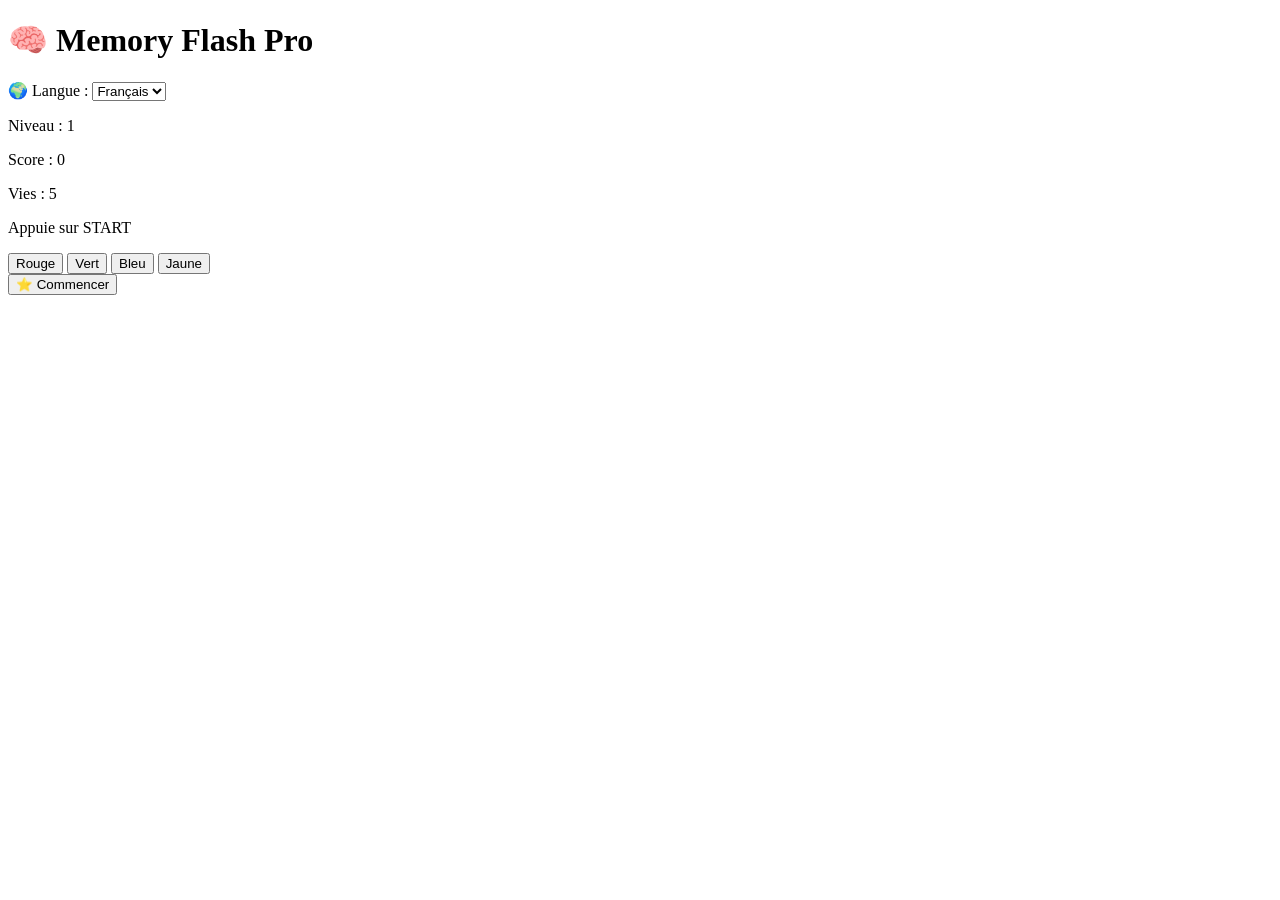
==== commit 6c2d5390: "Add files via upload" ====
--- a/index.html
+++ b/index.html
@@ -38,7 +38,7 @@
 
   <link
     rel="canonical"
-    href="https://storybak.vercel.app/"
+    href="https://sparkly-selkie-3f6ac4.netlify.app/"
   >
 
   <meta
@@ -67,7 +67,7 @@
 
   <meta
     property="og:url"
-    content="https://storybak.vercel.app/"
+    content="https://sparkly-selkie-3f6ac4.netlify.app/"
   >
 
   <meta
@@ -123,87 +123,6 @@
     class="container"
     id="game"
   >
-
-
-    <!-- =====================================================
-         👤 PHOTO DE PROFIL
-    ====================================================== -->
-
-    <div id="profileContainer">
-
-      <img
-        id="profilePic"
-        src="logo.png"
-        alt="Profil"
-      >
-
-    </div>
-
-
-    <!-- =====================================================
-         🖼️ PROFIL EN GRAND
-    ====================================================== -->
-
-    <div id="profileModal">
-
-      <img
-        src="logo.png"
-        alt="Profil"
-      >
-
-    </div>
-
-
-    <!-- =====================================================
-         📥 TÉLÉCHARGER APK
-    ====================================================== -->
-
-    <a
-      href="https://storybak.vercel.app/app-release.apk"
-      target="_blank"
-    >
-      <button type="button">
-        📥 Télécharger l’APK
-      </button>
-    </a>
-
-
-    <!-- =====================================================
-         📤 PARTAGER
-    ====================================================== -->
-
-    <button
-      id="shareBtn"
-      type="button"
-    >
-      📤 Partager
-    </button>
-
-
-    <!-- =====================================================
-         📱 MENU PARTAGE
-    ====================================================== -->
-
-    <div
-      id="shareMenu"
-      class="hidden"
-    >
-
-      <a
-        id="whatsappShare"
-        target="_blank"
-      >
-        📱 WhatsApp
-      </a>
-
-      <a
-        id="facebookShare"
-        target="_blank"
-      >
-        📘 Facebook
-      </a>
-
-    </div>
 
 
     <!-- =====================================================
@@ -465,35 +384,32 @@
 
 
   <!-- =====================================================
-       📢 PUBLICITÉS GAMEMONETIZE (SDK officiel, chargé une seule fois)
-       Seule méthode de pub du SDK : sdk.showBanner() = pub vidéo plein écran.
+       📢 PUBLICITÉS GAMEDISTRIBUTION (SDK officiel, chargé une seule fois)
+       Méthode de pub : gdsdk.showAd() = pub plein écran.
        La logique (toutes les 3 manches, arrivée, 10 minutes) est dans ads.js.
   ====================================================== -->
 
   <script src="ads.js"></script>
 
   <script type="text/javascript">
-    window.SDK_OPTIONS = {
-      gameId: "vsksh3dtagq8hhuuzck2q44o1wvy0jm6",
-
-      onEvent: function (a) {
+    /* SDK GameDistribution : remplace VOTRE_GAME_ID par l'ID donné par GameDistribution */
+    window["GD_OPTIONS"] = {
+      "gameId": "VOTRE_GAME_ID",
+      "onEvent": function (a) {
         /* SDK_GAME_PAUSE : pub prête → son coupé, jeu en pause
-           SDK_GAME_START : pub terminée → on reprend, son remis
-           SDK_READY      : le SDK est prêt */
+           SDK_GAME_START : pub terminée → on reprend, son remis */
         if (window.StorybakAds) window.StorybakAds.onSdkEvent(a);
       }
     };
 
-    (function (a, b, c) {
-      var d = a.getElementsByTagName(b)[0];
-
-      if (!a.getElementById(c)) {
-        var s = a.createElement(b);
-        s.id = c;
-        s.src = "https://api.gamemonetize.com/sdk.js";
-        d.parentNode.insertBefore(s, d);
-      }
-    })(document, "script", "gamemonetize-sdk");
+    (function (d, s, id) {
+      var js, fjs = d.getElementsByTagName(s)[0];
+      if (d.getElementById(id)) return;
+      js = d.createElement(s);
+      js.id = id;
+      js.src = "https://html5.api.gamedistribution.com/main.min.js";
+      fjs.parentNode.insertBefore(js, fjs);
+    }(document, "script", "gamedistribution-jssdk"));
   </script>
 
 
@@ -517,11 +433,6 @@
        📊 VERCEL INSIGHTS
   ====================================================== -->
 
-  <script
-    defer
-    src="/_vercel/insights/script.js"
-  ></script>
-
 
 </body>
 
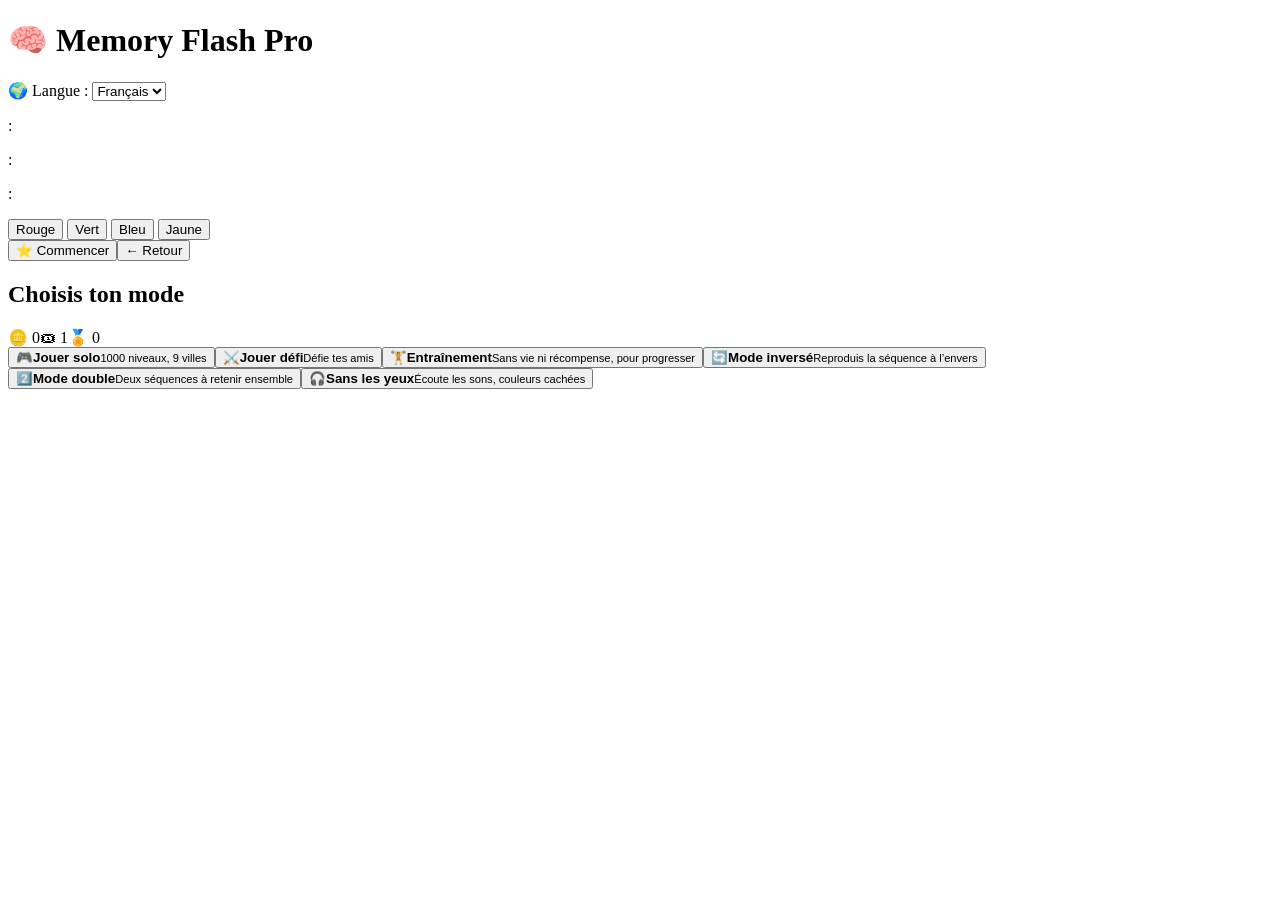
==== commit 48c12c11: "Add files via upload" ====
--- a/index.html
+++ b/index.html
@@ -384,32 +384,45 @@
 
 
   <!-- =====================================================
-       📢 PUBLICITÉS GAMEDISTRIBUTION (SDK officiel, chargé une seule fois)
-       Méthode de pub : gdsdk.showAd() = pub plein écran.
+       📢 PUBLICITÉS Y8 (SDK officiel, chargé une seule fois)
+       Méthode de pub : y8Sdk.showAd() = pub plein écran.
        La logique (toutes les 3 manches, arrivée, 10 minutes) est dans ads.js.
   ====================================================== -->
 
   <script src="ads.js"></script>
 
-  <script type="text/javascript">
-    /* SDK GameDistribution : remplace VOTRE_GAME_ID par l'ID donné par GameDistribution */
-    window["GD_OPTIONS"] = {
-      "gameId": "VOTRE_GAME_ID",
-      "onEvent": function (a) {
-        /* SDK_GAME_PAUSE : pub prête → son coupé, jeu en pause
-           SDK_GAME_START : pub terminée → on reprend, son remis */
-        if (window.StorybakAds) window.StorybakAds.onSdkEvent(a);
-      }
-    };
-
-    (function (d, s, id) {
-      var js, fjs = d.getElementsByTagName(s)[0];
-      if (d.getElementById(id)) return;
-      js = d.createElement(s);
-      js.id = id;
-      js.src = "https://html5.api.gamedistribution.com/main.min.js";
-      fjs.parentNode.insertBefore(js, fjs);
-    }(document, "script", "gamedistribution-jssdk"));
+  <script
+    src="https://cdn.y8.com/minimal-sdk/2-0/y8.min.js"
+    async
+  ></script>
+  <script>
+    /* SDK Y8 (identifiants donnés par le portail Y8) */
+    let y8Sdk;
+
+    window.addEventListener("y8sdk.ready", function () {
+      y8Sdk = y8.sdk();
+
+      const appConfig = {
+        appId: '6afc14e800d920186992b67d',
+        autoLogin: true
+      };
+
+      const adConfig = {
+        gameId: '293757',
+        preloadAdBreaks: 'on',
+        sound: 'on',
+        onReady: function () {}
+      };
+
+      y8Sdk.init(appConfig, adConfig);
+      y8Sdk.onAuth(function (user, error) {});
+      if (window.StorybakAds) window.StorybakAds.setSdk(y8Sdk);
+    }, { once: true });
+
+    // Si le SDK est déjà chargé
+    if (window.y8 && window.y8.emitReadyEvent) {
+      window.y8.emitReadyEvent();
+    }
   </script>
 
 
